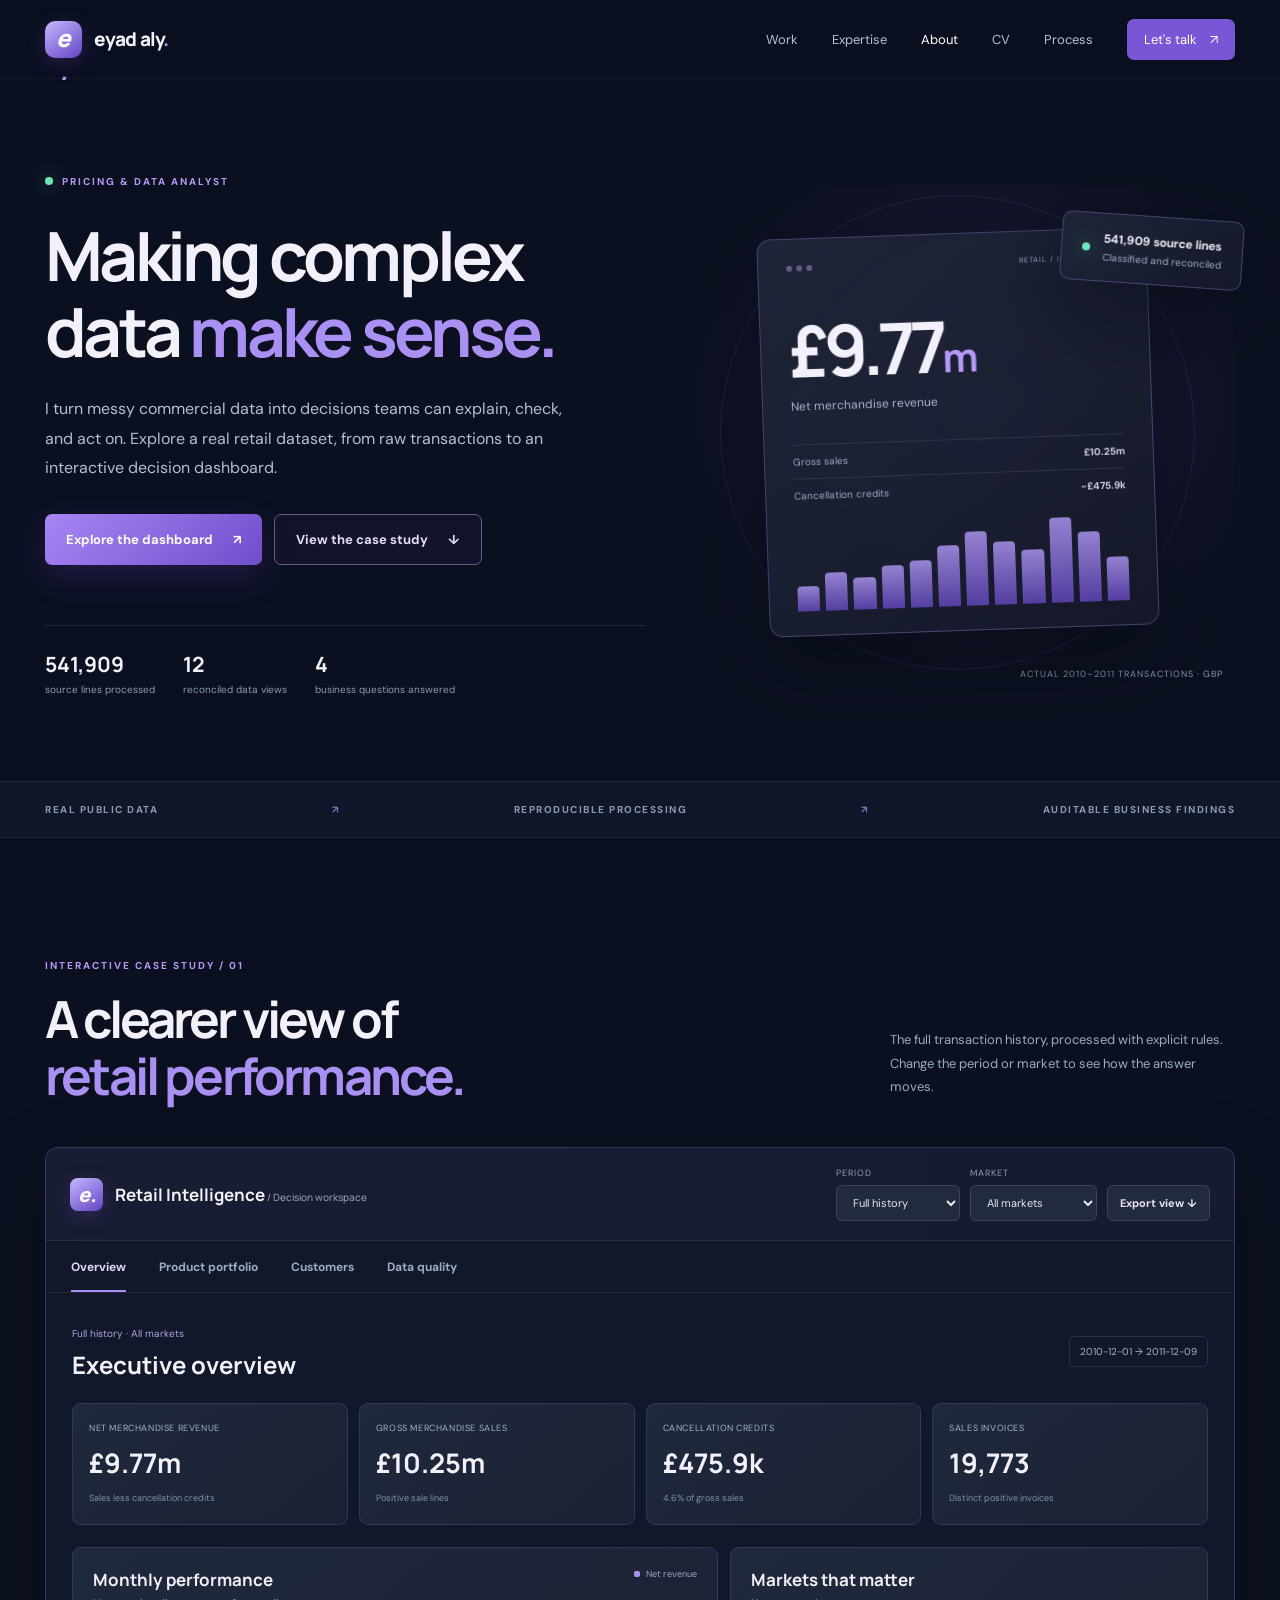
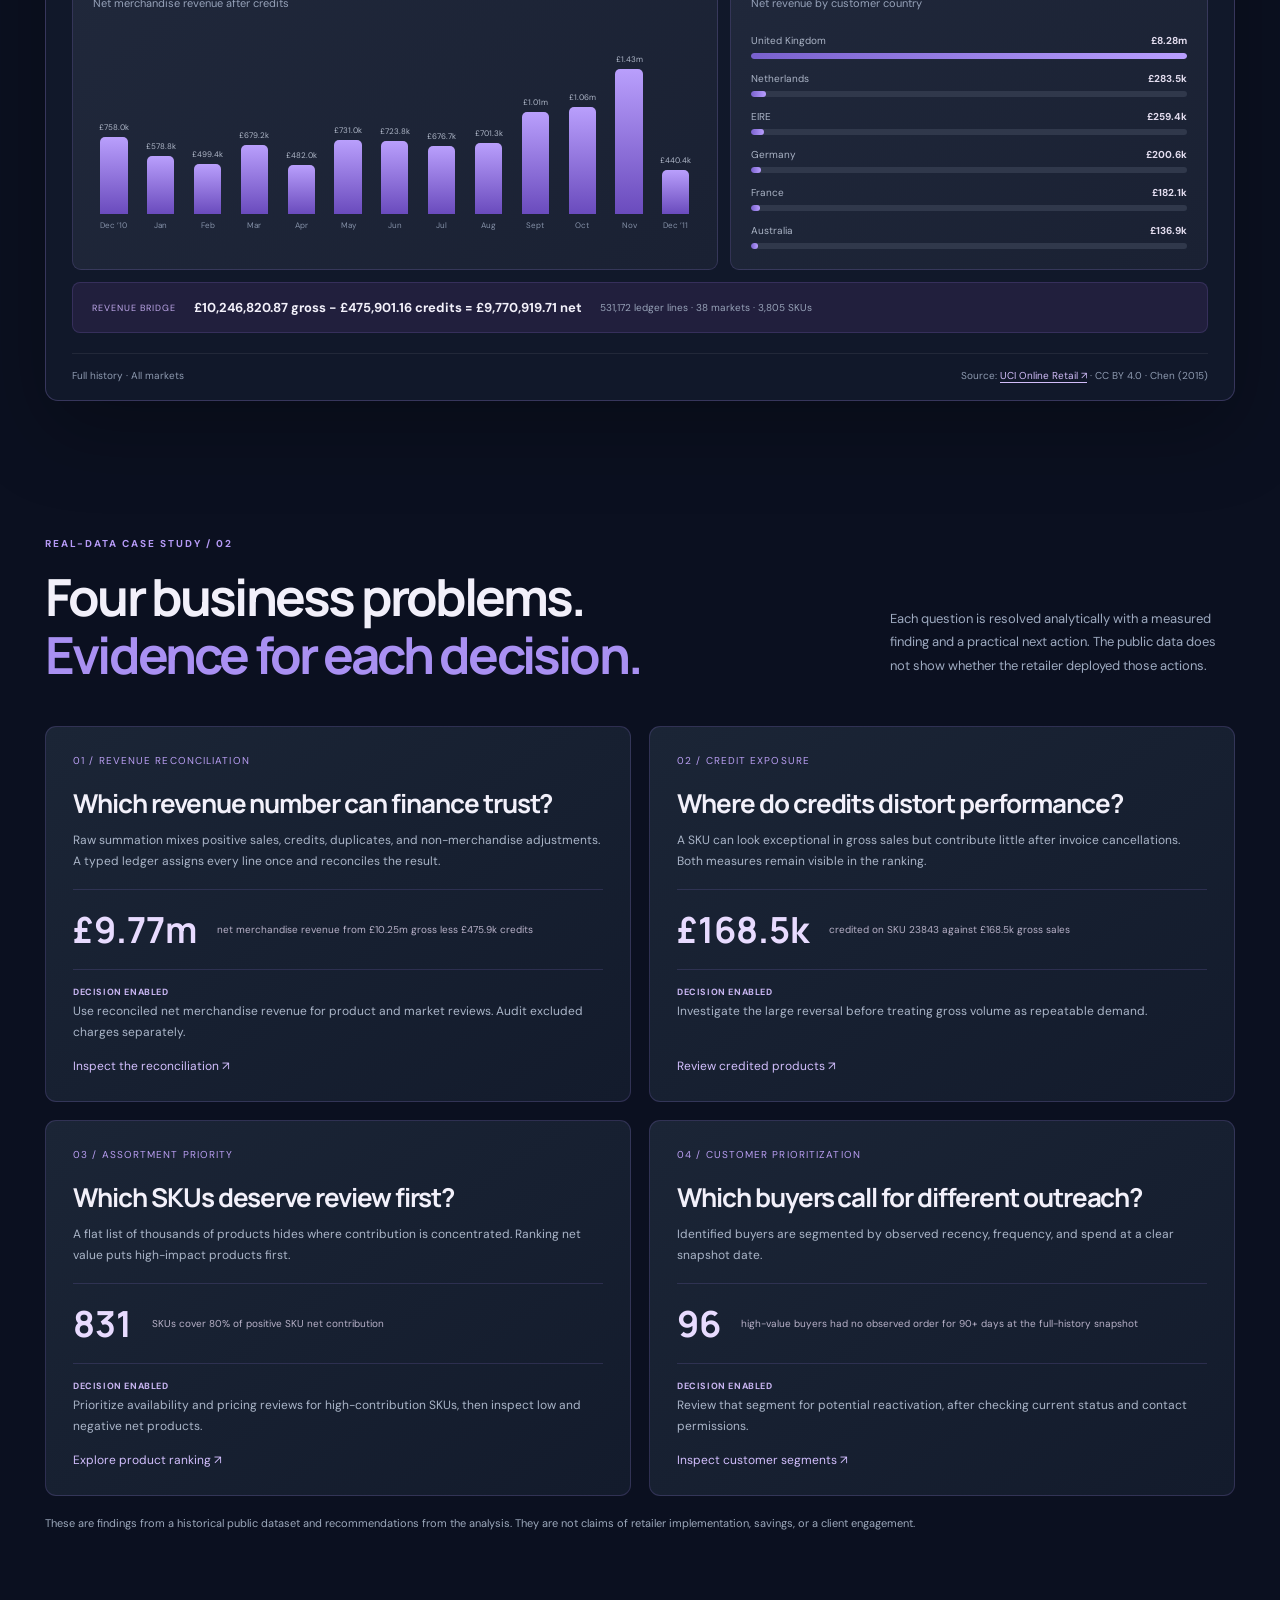
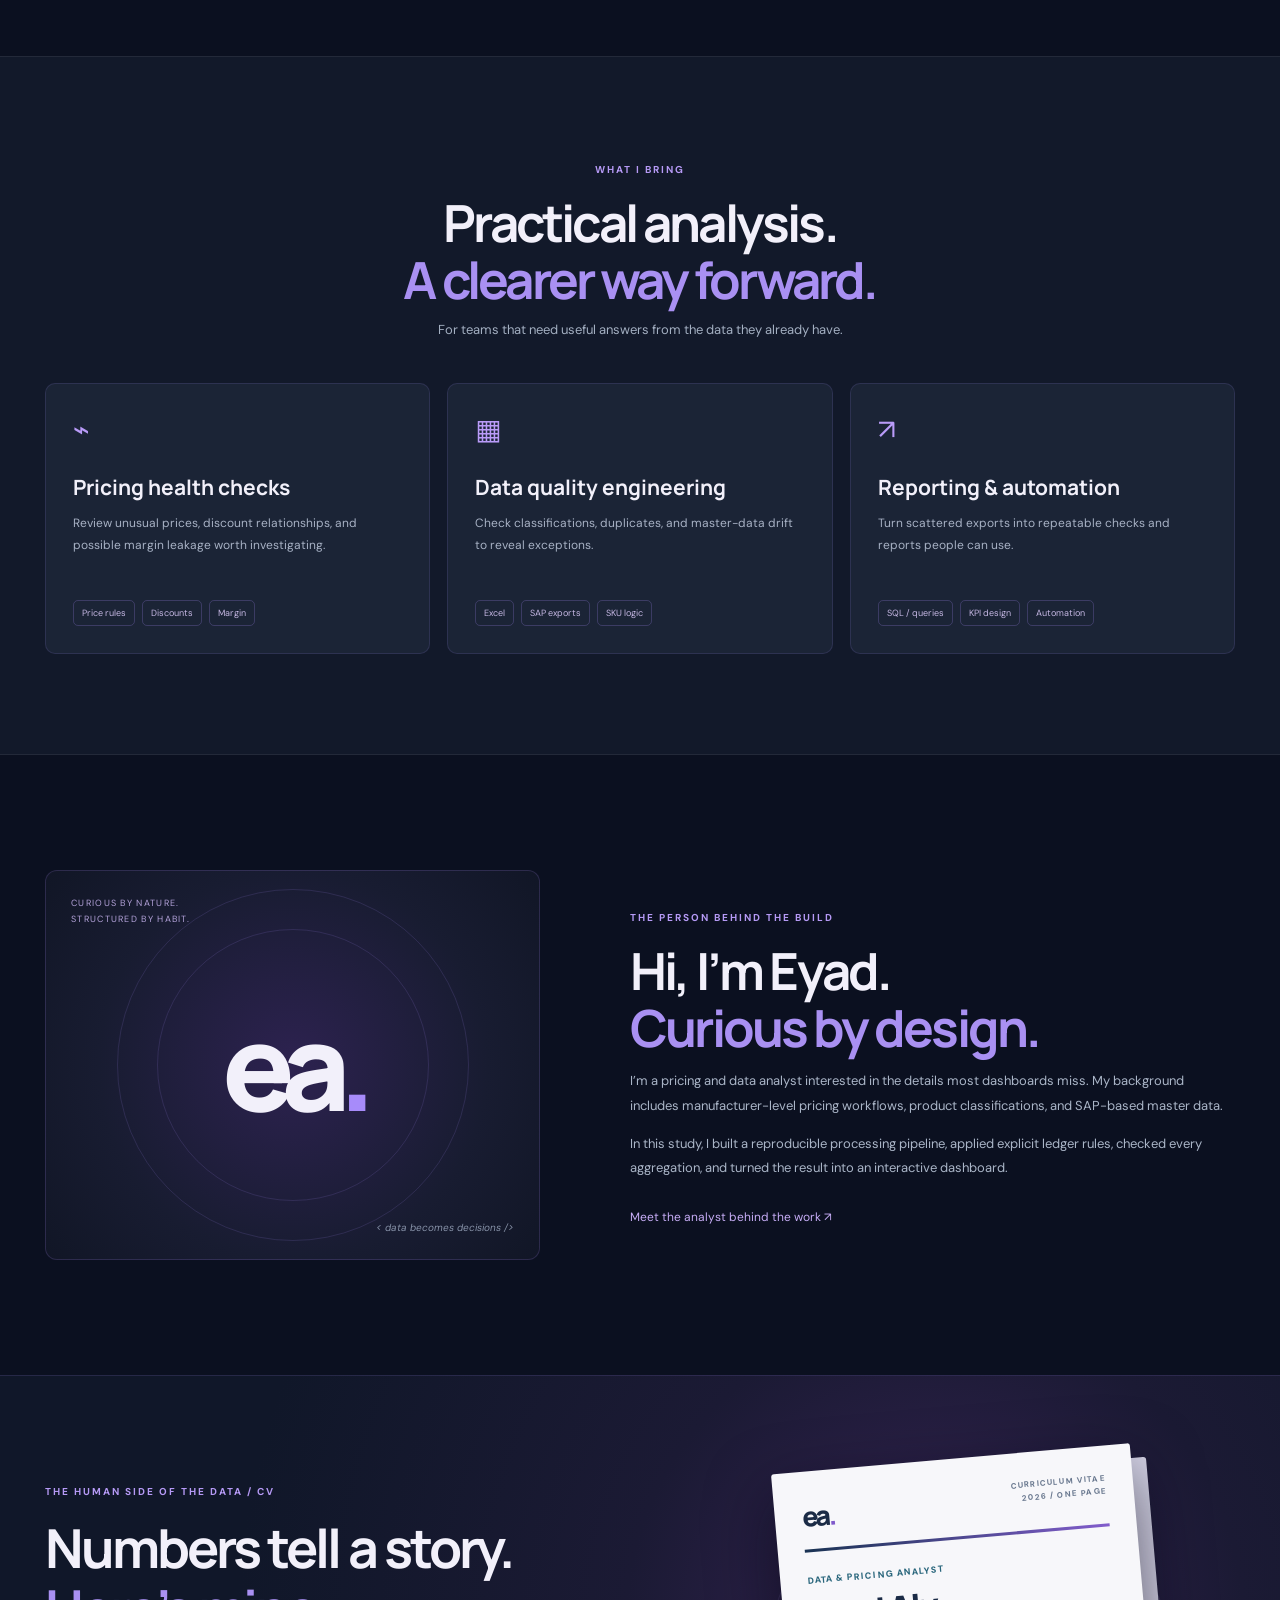
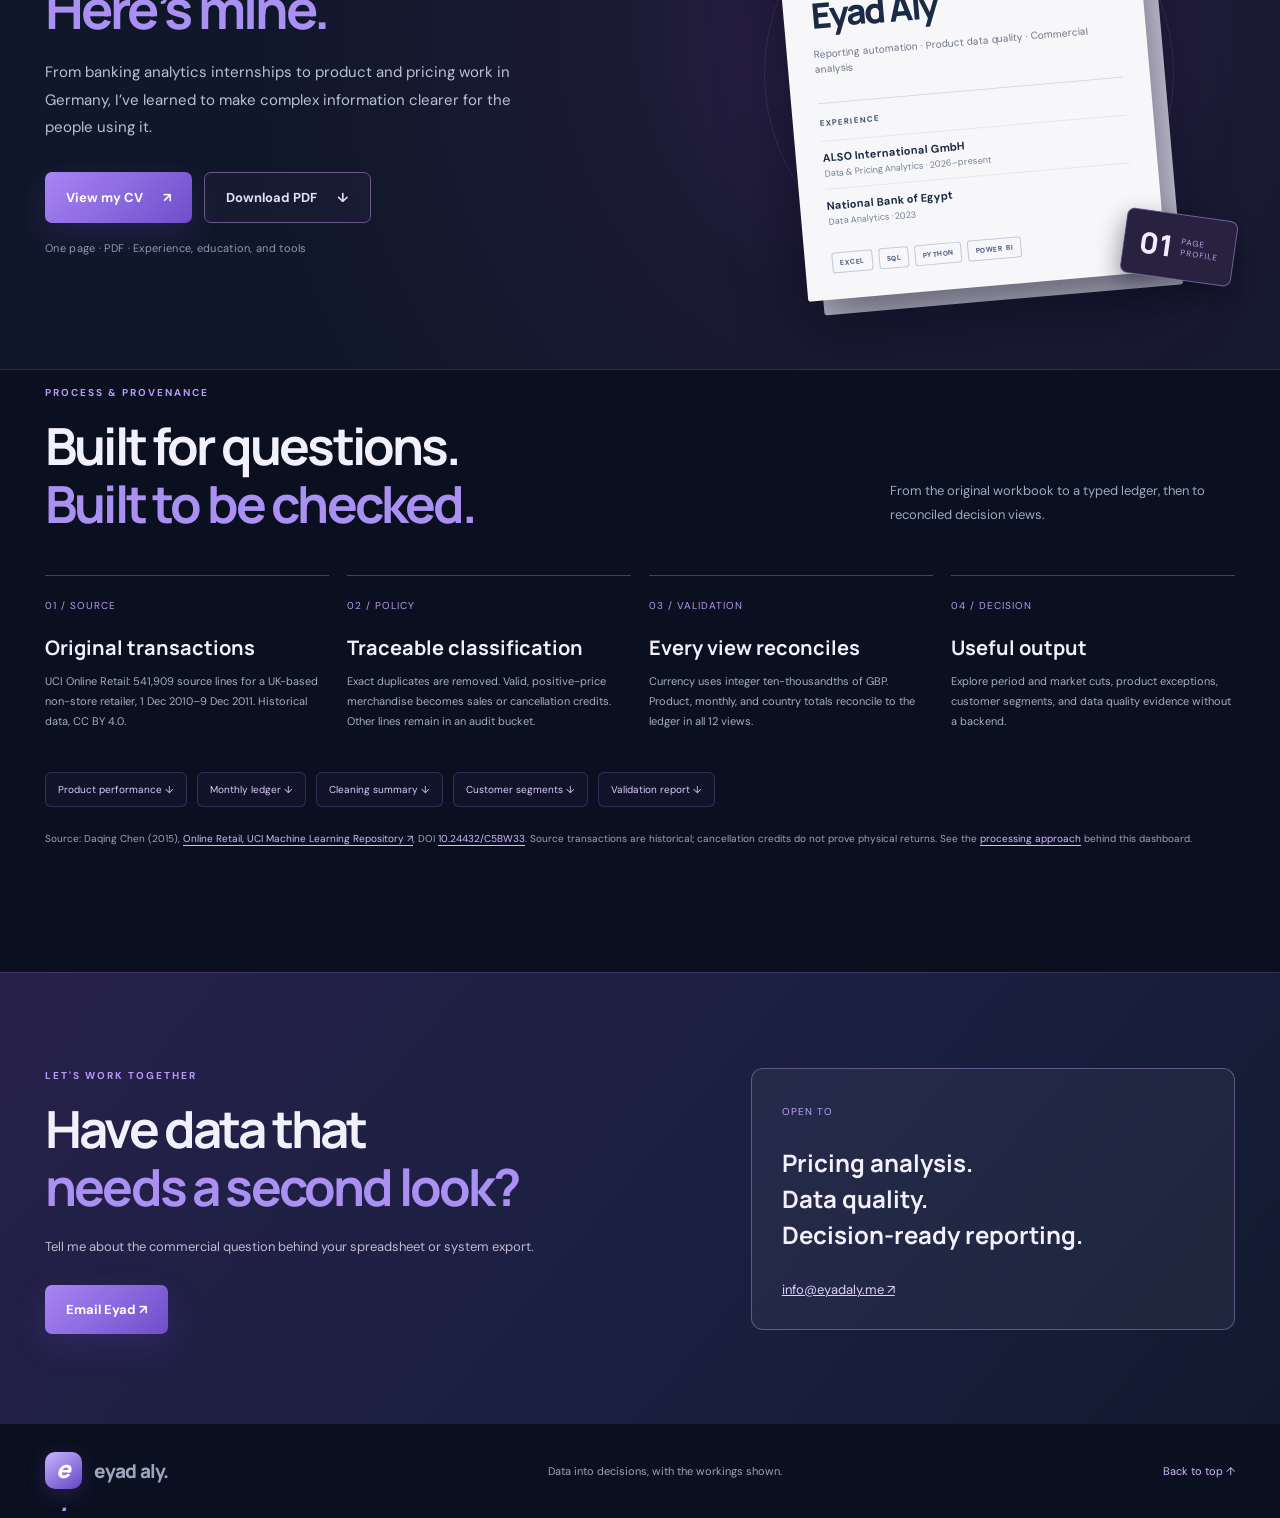
==== about/index.html @ b465e4b5 "Add clean routes for portfolio sections and CV" ====
<!doctype html>
<html lang="en">
<head>
  <base href="/">
  <meta charset="utf-8">
  <meta name="viewport" content="width=device-width, initial-scale=1">
  <meta name="theme-color" content="#0b1020">
  <meta name="description" content="Eyad Aly is a pricing and data analyst. Explore a reproducible retail analytics case study built from 541,909 real transactions.">
  <title>About — Eyad Aly</title>
  <link rel="canonical" href="https://eyadaly.me/">
  <link rel="icon" href="assets/favicon.svg" type="image/svg+xml">
  <link rel="preconnect" href="https://fonts.googleapis.com">
  <link rel="preconnect" href="https://fonts.gstatic.com" crossorigin>
  <link href="https://fonts.googleapis.com/css2?family=DM+Sans:wght@400;500;600;700&family=Manrope:wght@400;500;600;700;800&display=swap" rel="stylesheet">
  <link rel="stylesheet" href="styles.css?v=e2c87ffc9147">
  <script defer src="assets/data/retail-data.js"></script>
  <script defer src="script.js"></script>
  <script defer src="clean-routes.js"></script>
</head>
<body>
  <button class="skip-link" type="button" data-skip-target="main">Skip to content</button>
  <header class="site-header">
    <div class="wrap nav-wrap"><a class="identity" href="/" aria-label="Eyad Aly, home"><span class="identity-mark">e<span>.</span></span><span>eyad aly<span class="identity-dot">.</span></span></a>
      <button class="menu-toggle" type="button" aria-expanded="false" aria-controls="site-nav" aria-label="Open menu"><span></span><span></span></button>
      <nav id="site-nav" class="site-nav" aria-label="Main navigation"><a href="/work/">Work</a><a href="/expertise/">Expertise</a><a href="/about/">About</a><a href="/cv/">CV</a><a href="/process/">Process</a><a class="nav-contact" href="mailto:info@eyadaly.me">Let's talk <span aria-hidden="true">↗</span></a></nav>
    </div>
  </header>
  <main id="main" tabindex="-1">
    <section id="top" class="hero wrap">
      <div class="hero-copy"><span class="eyebrow"><span class="pulse"></span> PRICING & DATA ANALYST</span><h1>Making complex<br>data <em>make sense.</em></h1><p>I turn messy commercial data into decisions teams can explain, check, and act on. Explore a real retail dataset, from raw transactions to an interactive decision dashboard.</p><div class="hero-actions"><a class="button button-primary" href="/dashboard/">Explore the dashboard <span aria-hidden="true">↗</span></a><a class="button button-ghost" href="/work/">View the case study <span aria-hidden="true">↓</span></a></div><div class="hero-proof"><span><strong>541,909</strong><small>source lines processed</small></span><span><strong>12</strong><small>reconciled data views</small></span><span><strong>4</strong><small>business questions answered</small></span></div></div>
      <div class="hero-visual" aria-hidden="true"><div class="visual-orbit orbit-one"></div><div class="visual-orbit orbit-two"></div><div class="glass-card visual-main"><div class="visual-card-head"><span><i></i><i></i><i></i></span><small>RETAIL / INTELLIGENCE</small></div><div class="visual-big">£9.77<span>m</span></div><p>Net merchandise revenue</p><div class="visual-line"><span>Gross sales</span><b>£10.25m</b></div><div class="visual-line"><span>Cancellation credits</span><b>−£475.9k</b></div><div class="visual-mini-chart"><i style="height:29%"></i><i style="height:45%"></i><i style="height:38%"></i><i style="height:51%"></i><i style="height:55%"></i><i style="height:72%"></i><i style="height:87%"></i><i style="height:74%"></i><i style="height:64%"></i><i style="height:100%"></i><i style="height:82%"></i><i style="height:52%"></i></div></div><div class="glass-card visual-float"><span class="green-dot"></span><div><strong>541,909 source lines</strong><small>Classified and reconciled</small></div></div><div class="visual-label">ACTUAL 2010–2011 TRANSACTIONS · GBP</div></div>
    </section>
    <div class="trust-strip"><div class="wrap"><span>REAL PUBLIC DATA</span><span>↗</span><span>REPRODUCIBLE PROCESSING</span><span>↗</span><span>AUDITABLE BUSINESS FINDINGS</span></div></div>
    <section id="dashboard" class="dashboard-section wrap"><div class="section-head"><div><span class="eyebrow">INTERACTIVE CASE STUDY / 01</span><h2>A clearer view of<br><em>retail performance.</em></h2></div><p>The full transaction history, processed with explicit rules. Change the period or market to see how the answer moves.</p></div>
      <div class="dashboard-shell"><div class="dash-toolbar"><div class="dash-brand"><span class="dash-mark">e.</span><span>Retail Intelligence<small> / Decision workspace</small></span></div><div class="dash-controls"><label>PERIOD<select id="period-select"><option value="full">Full history</option><option value="complete2011">2011 · Jan–Nov</option><option value="q3">Q3 2011</option><option value="november">November 2011</option></select></label><label>MARKET<select id="market-select"><option value="all">All markets</option><option value="uk">United Kingdom</option><option value="international">International</option></select></label><button id="export-view" class="export-button" type="button">Export view ↓</button></div></div>
        <div class="tab-scroll"><div class="dash-tabs" role="tablist" aria-label="Dashboard views"><button id="tab-overview" role="tab" aria-controls="panel-overview" aria-selected="true" tabindex="0" data-tab="overview">Overview</button><button id="tab-products" role="tab" aria-controls="panel-products" aria-selected="false" tabindex="-1" data-tab="products">Product portfolio</button><button id="tab-customers" role="tab" aria-controls="panel-customers" aria-selected="false" tabindex="-1" data-tab="customers">Customers</button><button id="tab-quality" role="tab" aria-controls="panel-quality" aria-selected="false" tabindex="-1" data-tab="quality">Data quality</button></div></div>
        <div class="dash-content"><div class="dash-intro"><div><span id="scope-label">Full history · All markets</span><h3 id="dash-title">Executive overview</h3></div><span id="date-label">2010-12-01 → 2011-12-09</span></div><div class="kpi-grid"><div class="kpi"><span>NET MERCHANDISE REVENUE</span><strong id="kpi-net">—</strong><small>Sales less cancellation credits</small></div><div class="kpi"><span>GROSS MERCHANDISE SALES</span><strong id="kpi-gross">—</strong><small>Positive sale lines</small></div><div class="kpi"><span>CANCELLATION CREDITS</span><strong id="kpi-credits">—</strong><small id="credit-rate">Share of gross</small></div><div class="kpi"><span>SALES INVOICES</span><strong id="kpi-orders">—</strong><small>Distinct positive invoices</small></div></div>
          <div id="panel-overview" role="tabpanel" aria-labelledby="tab-overview"><div class="panel-grid overview-grid"><article class="dash-panel"><div class="panel-head"><div><h4>Monthly performance</h4><p>Net merchandise revenue after credits</p></div><span class="chart-key"><i></i> Net revenue</span></div><div id="trend-chart" class="trend-chart" role="img" aria-label="Monthly net revenue bar chart"></div></article><article class="dash-panel"><div class="panel-head"><div><h4>Markets that matter</h4><p>Net revenue by customer country</p></div></div><div id="market-bars" class="market-bars"></div></article></div><div class="revenue-bridge"><span>REVENUE BRIDGE</span><strong id="revenue-bridge">—</strong><small id="scope-detail">—</small></div></div>
          <div id="panel-products" role="tabpanel" aria-labelledby="tab-products" hidden><div class="panel-intro"><div><h4>Which products actually contribute?</h4><p>Rank by net contribution or credited value. The table shows the top 20 in the selected view.</p></div><div class="ranking-toggle" role="group" aria-label="Product ranking"><button type="button" data-ranking="net" aria-pressed="true">Net revenue</button><button type="button" data-ranking="credits" aria-pressed="false">Credits</button></div></div><div class="micro-grid"><div><span>POSITIVE NET SKUS</span><strong id="positive-skus">—</strong></div><div><span>SKUS COVERING 80% OF POSITIVE NET VALUE</span><strong id="abc-skus">—</strong></div><div><span>TOP 20 SHARE OF TOTAL NET</span><strong id="top20-share">—</strong></div></div><div class="table-scroll"><table><caption class="sr-only">Top 20 product performance</caption><thead><tr><th>Rank</th><th>SKU / product</th><th>Net</th><th>Gross</th><th>Credits</th><th>Orders</th></tr></thead><tbody id="product-rows"></tbody></table></div><p class="footnote">Credits are invoice cancellations; physical returns cannot be confirmed. <a href="assets/data/product-performance.csv" download>Download every SKU ↗</a></p></div>
          <div id="panel-customers" role="tabpanel" aria-labelledby="tab-customers" hidden><div class="panel-intro"><div><h4>Who needs a different next step?</h4><p>Identified buyers grouped by observed recency, order count, and gross purchase value.</p></div></div><div class="micro-grid"><div><span>IDENTIFIED BUYERS TO SNAPSHOT</span><strong id="buyer-count">—</strong></div><div><span>BOUGHT ON 2+ INVOICES</span><strong id="repeat-share">—</strong></div><div><span>PERIOD SALES WITH CUSTOMER ID</span><strong id="identified-share">—</strong></div></div><div id="segments" class="segment-grid"></div><p class="footnote">Segments use observed history through the selected period’s end. “Inactive” means no purchase observed in the preceding 90 days; it is not proven churn. Missing IDs remain in revenue totals.</p></div>
          <div id="panel-quality" role="tabpanel" aria-labelledby="tab-quality" hidden><div class="panel-intro"><div><h4>A number you can audit.</h4><p>Every original line receives one classification before business metrics are calculated.</p></div><span class="scope-pill">FULL SOURCE · 2010–2011</span></div><div id="quality-waterfall" class="quality-grid"></div><div class="panel-grid"><article class="dash-panel"><h4>Source coverage</h4><div id="quality-facts" class="facts"></div></article><article class="dash-panel"><h4>Validation controls</h4><div id="validation-checks" class="checks"></div></article></div><div class="table-scroll"><table><caption>Largest excluded lines for manual review</caption><thead><tr><th>Source row</th><th>Invoice</th><th>SKU</th><th>Reason</th><th>Signed value</th></tr></thead><tbody id="exception-rows"></tbody></table></div><p class="footnote">This review queue is an anomaly sample. Non-merchandise charges and free items may be legitimate.</p></div>
          <div class="dash-footer"><span id="scope-foot">Full history · All markets</span><span>Source: <a href="https://archive.ics.uci.edu/dataset/352/online+retail" target="_blank" rel="noopener noreferrer">UCI Online Retail ↗</a> · CC BY 4.0 · Chen (2015)</span></div>
        </div>
      </div><noscript><p>Enable JavaScript for the interactive dashboard. Processed CSV files and source documentation are available below.</p></noscript>
    </section>
    <section id="work" class="work-section wrap"><div class="section-head"><div><span class="eyebrow">REAL-DATA CASE STUDY / 02</span><h2>Four business problems.<br><em>Evidence for each decision.</em></h2></div><p>Each question is resolved analytically with a measured finding and a practical next action. The public data does not show whether the retailer deployed those actions.</p></div><div class="problem-grid">
      <article class="problem-card"><span>01 / REVENUE RECONCILIATION</span><h3>Which revenue number can finance trust?</h3><p>Raw summation mixes positive sales, credits, duplicates, and non-merchandise adjustments. A typed ledger assigns every line once and reconciles the result.</p><div class="problem-result"><strong>£9.77m</strong><small>net merchandise revenue from £10.25m gross less £475.9k credits</small></div><p><b>Decision enabled</b> Use reconciled net merchandise revenue for product and market reviews. Audit excluded charges separately.</p><a href="/dashboard/" data-open-view="quality">Inspect the reconciliation ↗</a></article>
      <article class="problem-card"><span>02 / CREDIT EXPOSURE</span><h3>Where do credits distort performance?</h3><p>A SKU can look exceptional in gross sales but contribute little after invoice cancellations. Both measures remain visible in the ranking.</p><div class="problem-result"><strong>£168.5k</strong><small>credited on SKU 23843 against £168.5k gross sales</small></div><p><b>Decision enabled</b> Investigate the large reversal before treating gross volume as repeatable demand.</p><a href="/dashboard/" data-open-view="products" data-open-ranking="credits">Review credited products ↗</a></article>
      <article class="problem-card"><span>03 / ASSORTMENT PRIORITY</span><h3>Which SKUs deserve review first?</h3><p>A flat list of thousands of products hides where contribution is concentrated. Ranking net value puts high-impact products first.</p><div class="problem-result"><strong>831</strong><small>SKUs cover 80% of positive SKU net contribution</small></div><p><b>Decision enabled</b> Prioritize availability and pricing reviews for high-contribution SKUs, then inspect low and negative net products.</p><a href="/dashboard/" data-open-view="products">Explore product ranking ↗</a></article>
      <article class="problem-card"><span>04 / CUSTOMER PRIORITIZATION</span><h3>Which buyers call for different outreach?</h3><p>Identified buyers are segmented by observed recency, frequency, and spend at a clear snapshot date.</p><div class="problem-result"><strong>96</strong><small>high-value buyers had no observed order for 90+ days at the full-history snapshot</small></div><p><b>Decision enabled</b> Review that segment for potential reactivation, after checking current status and contact permissions.</p><a href="/dashboard/" data-open-view="customers">Inspect customer segments ↗</a></article>
    </div><p class="disclosure">These are findings from a historical public dataset and recommendations from the analysis. They are not claims of retailer implementation, savings, or a client engagement.</p></section>
    <section id="expertise" class="expertise-section"><div class="wrap"><div class="center-head"><span class="eyebrow">WHAT I BRING</span><h2>Practical analysis.<br><em>A clearer way forward.</em></h2><p>For teams that need useful answers from the data they already have.</p></div><div class="expertise-grid"><article><span class="expertise-icon">⌁</span><h3>Pricing health checks</h3><p>Review unusual prices, discount relationships, and possible margin leakage worth investigating.</p><div><span>Price rules</span><span>Discounts</span><span>Margin</span></div></article><article><span class="expertise-icon">▦</span><h3>Data quality engineering</h3><p>Check classifications, duplicates, and master-data drift to reveal exceptions.</p><div><span>Excel</span><span>SAP exports</span><span>SKU logic</span></div></article><article><span class="expertise-icon">↗</span><h3>Reporting & automation</h3><p>Turn scattered exports into repeatable checks and reports people can use.</p><div><span>SQL / queries</span><span>KPI design</span><span>Automation</span></div></article></div></div></section>
    <section id="about" class="about-section wrap"><div class="about-art" aria-hidden="true"><div>ea<span>.</span></div><small>CURIOUS BY NATURE.<br>STRUCTURED BY HABIT.</small><i>&lt; data becomes decisions /&gt;</i></div><div><span class="eyebrow">THE PERSON BEHIND THE BUILD</span><h2>Hi, I’m Eyad.<br><em>Curious by design.</em></h2><p>I’m a pricing and data analyst interested in the details most dashboards miss. My background includes manufacturer-level pricing workflows, product classifications, and SAP-based master data.</p><p>In this study, I built a reproducible processing pipeline, applied explicit ledger rules, checked every aggregation, and turned the result into an interactive dashboard.</p><a class="text-link" href="/cv/">Meet the analyst behind the work ↗</a></div></section>

    <section id="cv" class="cv-section" aria-labelledby="cv-heading">
      <div class="wrap cv-layout">
        <div class="cv-copy"><span class="eyebrow">THE HUMAN SIDE OF THE DATA / CV</span><h2 id="cv-heading">Numbers tell a story.<br><em>Here’s mine.</em></h2><p>From banking analytics internships to product and pricing work in Germany, I’ve learned to make complex information clearer for the people using it.</p><div class="cv-actions"><a class="button button-primary" href="/cv/" aria-label="Read Eyad Aly's CV on the website">View my CV <span aria-hidden="true">↗</span></a><a class="button button-ghost" href="assets/Eyad-Aly-CV.pdf" download="Eyad-Aly-CV.pdf" type="application/pdf">Download PDF <span aria-hidden="true">↓</span></a></div><p class="cv-note">One page · PDF · Experience, education, and tools</p></div>
        <div class="cv-display" aria-label="CV highlights"><div class="cv-orbit cv-orbit-one"></div><div class="cv-orbit cv-orbit-two"></div><div class="cv-document"><div class="cv-doc-top"><span class="cv-doc-mark">ea<span>.</span></span><span>CURRICULUM VITAE<br>2026 / ONE PAGE</span></div><div class="cv-doc-rule"></div><p class="cv-doc-kicker">DATA & PRICING ANALYST</p><h3>Eyad Aly</h3><p class="cv-doc-intro">Reporting automation · Product data quality · Commercial analysis</p><div class="cv-doc-experience"><span>EXPERIENCE</span><div><strong>ALSO International GmbH</strong><small>Data & Pricing Analytics · 2026–present</small></div><div><strong>National Bank of Egypt</strong><small>Data Analytics · 2023</small></div></div><div class="cv-doc-tools"><span>EXCEL</span><span>SQL</span><span>PYTHON</span><span>POWER BI</span></div></div><div class="cv-sticker" aria-hidden="true"><span>01</span><small>PAGE<br>PROFILE</small></div></div>
      </div>
    </section>
    <section id="method" class="method-section wrap"><div class="section-head"><div><span class="eyebrow">PROCESS & PROVENANCE</span><h2>Built for questions.<br><em>Built to be checked.</em></h2></div><p>From the original workbook to a typed ledger, then to reconciled decision views.</p></div><div class="method-grid"><article><span>01 / SOURCE</span><h3>Original transactions</h3><p>UCI Online Retail: 541,909 source lines for a UK-based non-store retailer, 1 Dec 2010–9 Dec 2011. Historical data, CC BY 4.0.</p></article><article><span>02 / POLICY</span><h3>Traceable classification</h3><p>Exact duplicates are removed. Valid, positive-price merchandise becomes sales or cancellation credits. Other lines remain in an audit bucket.</p></article><article><span>03 / VALIDATION</span><h3>Every view reconciles</h3><p>Currency uses integer ten-thousandths of GBP. Product, monthly, and country totals reconcile to the ledger in all 12 views.</p></article><article><span>04 / DECISION</span><h3>Useful output</h3><p>Explore period and market cuts, product exceptions, customer segments, and data quality evidence without a backend.</p></article></div><div class="download-links"><a href="assets/data/product-performance.csv" download>Product performance ↓</a><a href="assets/data/monthly-performance.csv" download>Monthly ledger ↓</a><a href="assets/data/data-quality.csv" download>Cleaning summary ↓</a><a href="assets/data/customer-segments.csv" download>Customer segments ↓</a><a href="assets/data/validation-report.json" download>Validation report ↓</a></div><p class="source-note">Source: Daqing Chen (2015), <a href="https://archive.ics.uci.edu/dataset/352/online+retail" target="_blank" rel="noopener noreferrer">Online Retail, UCI Machine Learning Repository ↗</a>, DOI <a href="https://doi.org/10.24432/C5BW33" target="_blank" rel="noopener noreferrer">10.24432/C5BW33</a>. Source transactions are historical; cancellation credits do not prove physical returns. See the <a href="/process/">processing approach</a> behind this dashboard.</p></section>
    <section id="contact" class="contact-section"><div class="wrap"><div><span class="eyebrow">LET'S WORK TOGETHER</span><h2>Have data that<br><em>needs a second look?</em></h2><p>Tell me about the commercial question behind your spreadsheet or system export.</p><a class="button button-primary" href="mailto:info@eyadaly.me?subject=Portfolio%20enquiry">Email Eyad ↗</a></div><div class="contact-card"><span>OPEN TO</span><h3>Pricing analysis.<br>Data quality.<br>Decision-ready reporting.</h3><a href="mailto:info@eyadaly.me">info@eyadaly.me ↗</a></div></div></section>
  </main>
  <footer class="site-footer wrap"><a class="identity" href="/"><span class="identity-mark">e<span>.</span></span><span>eyad aly<span class="identity-dot">.</span></span></a><span>Data into decisions, with the workings shown.</span><a href="/">Back to top ↑</a></footer>
</body>
</html>
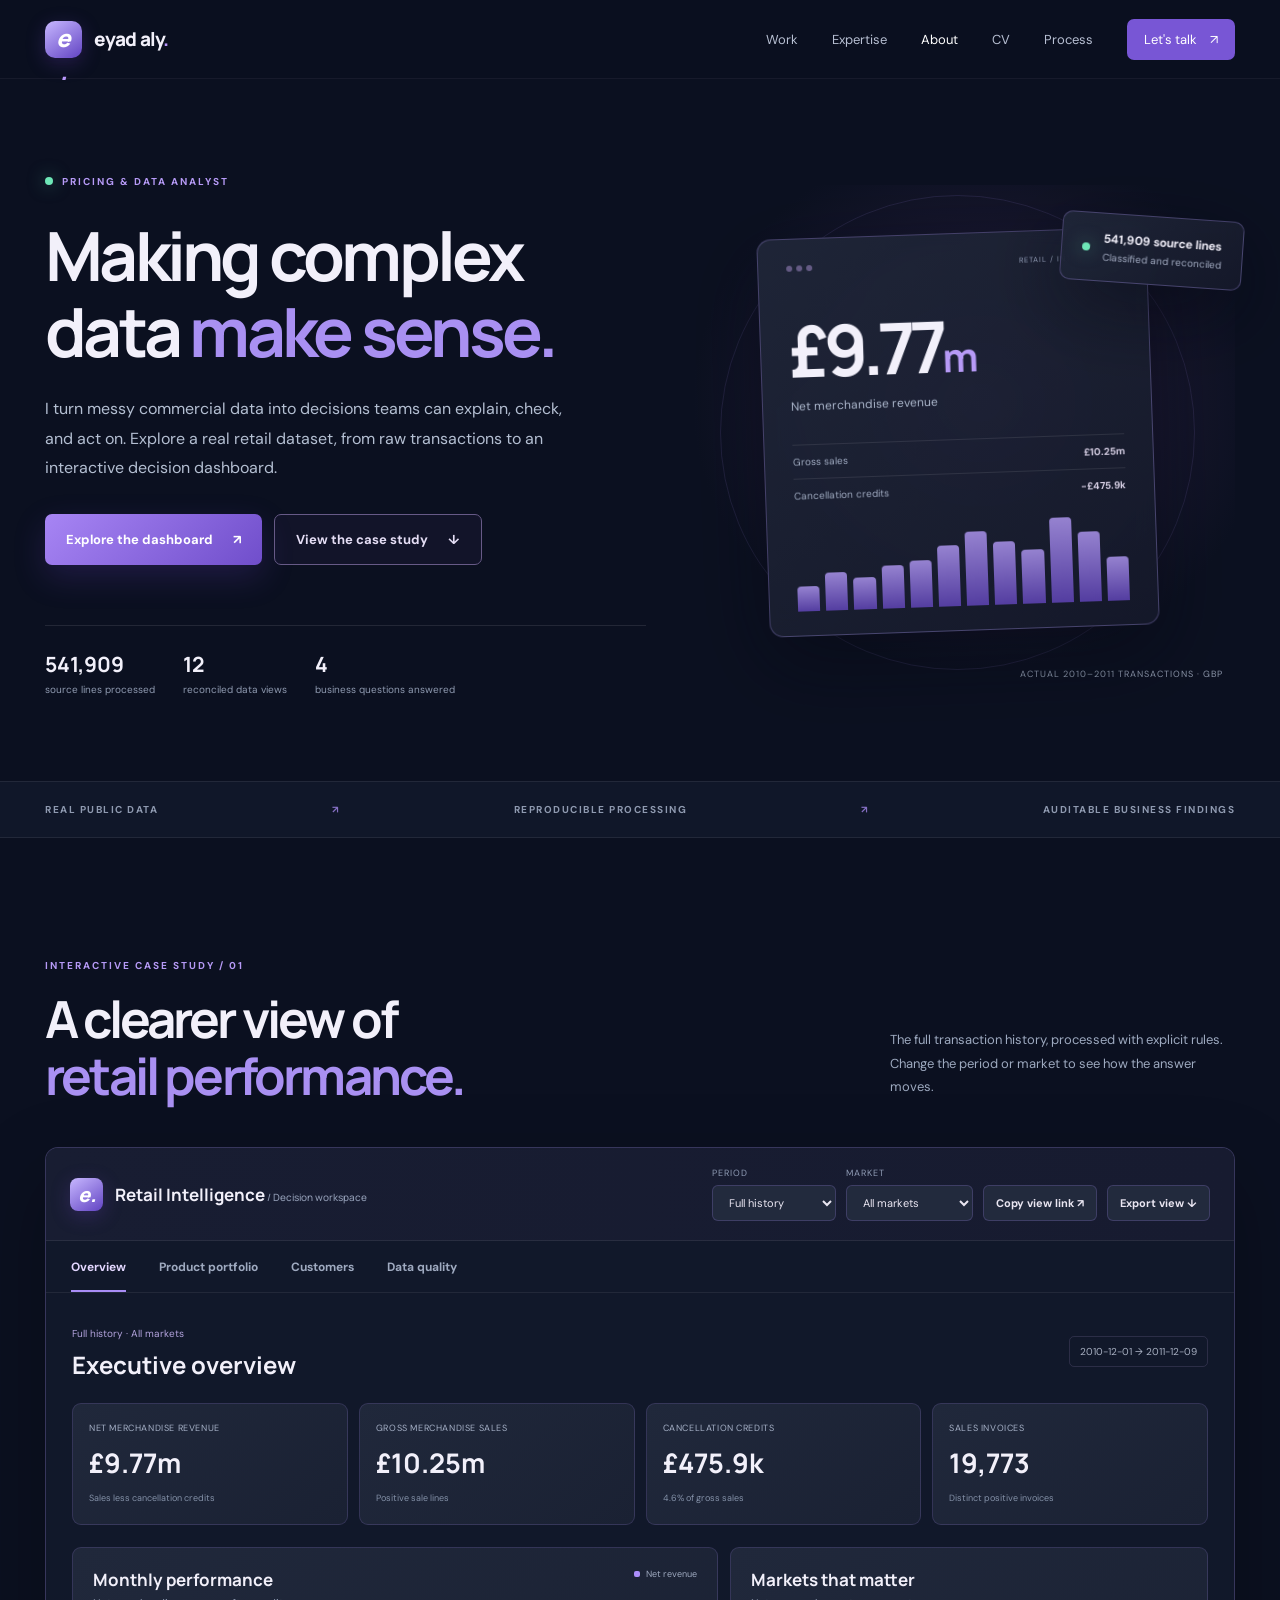
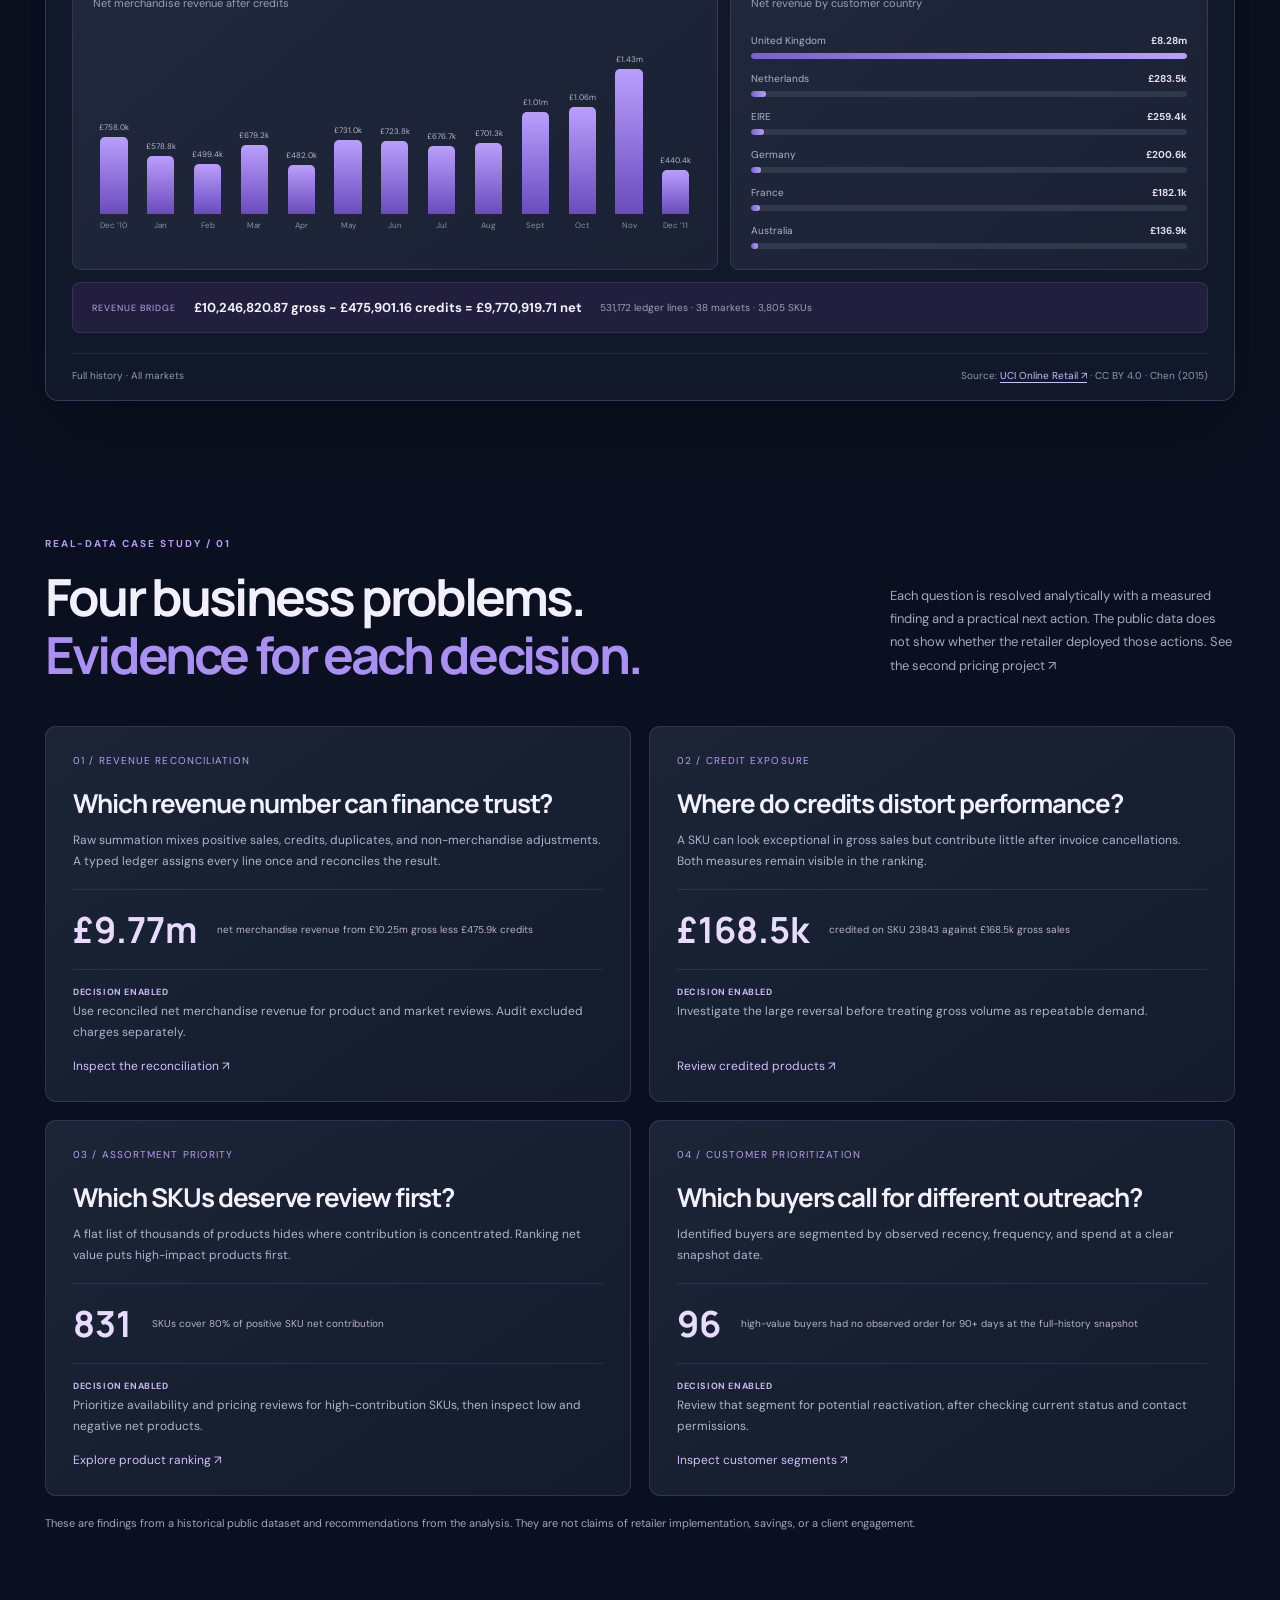
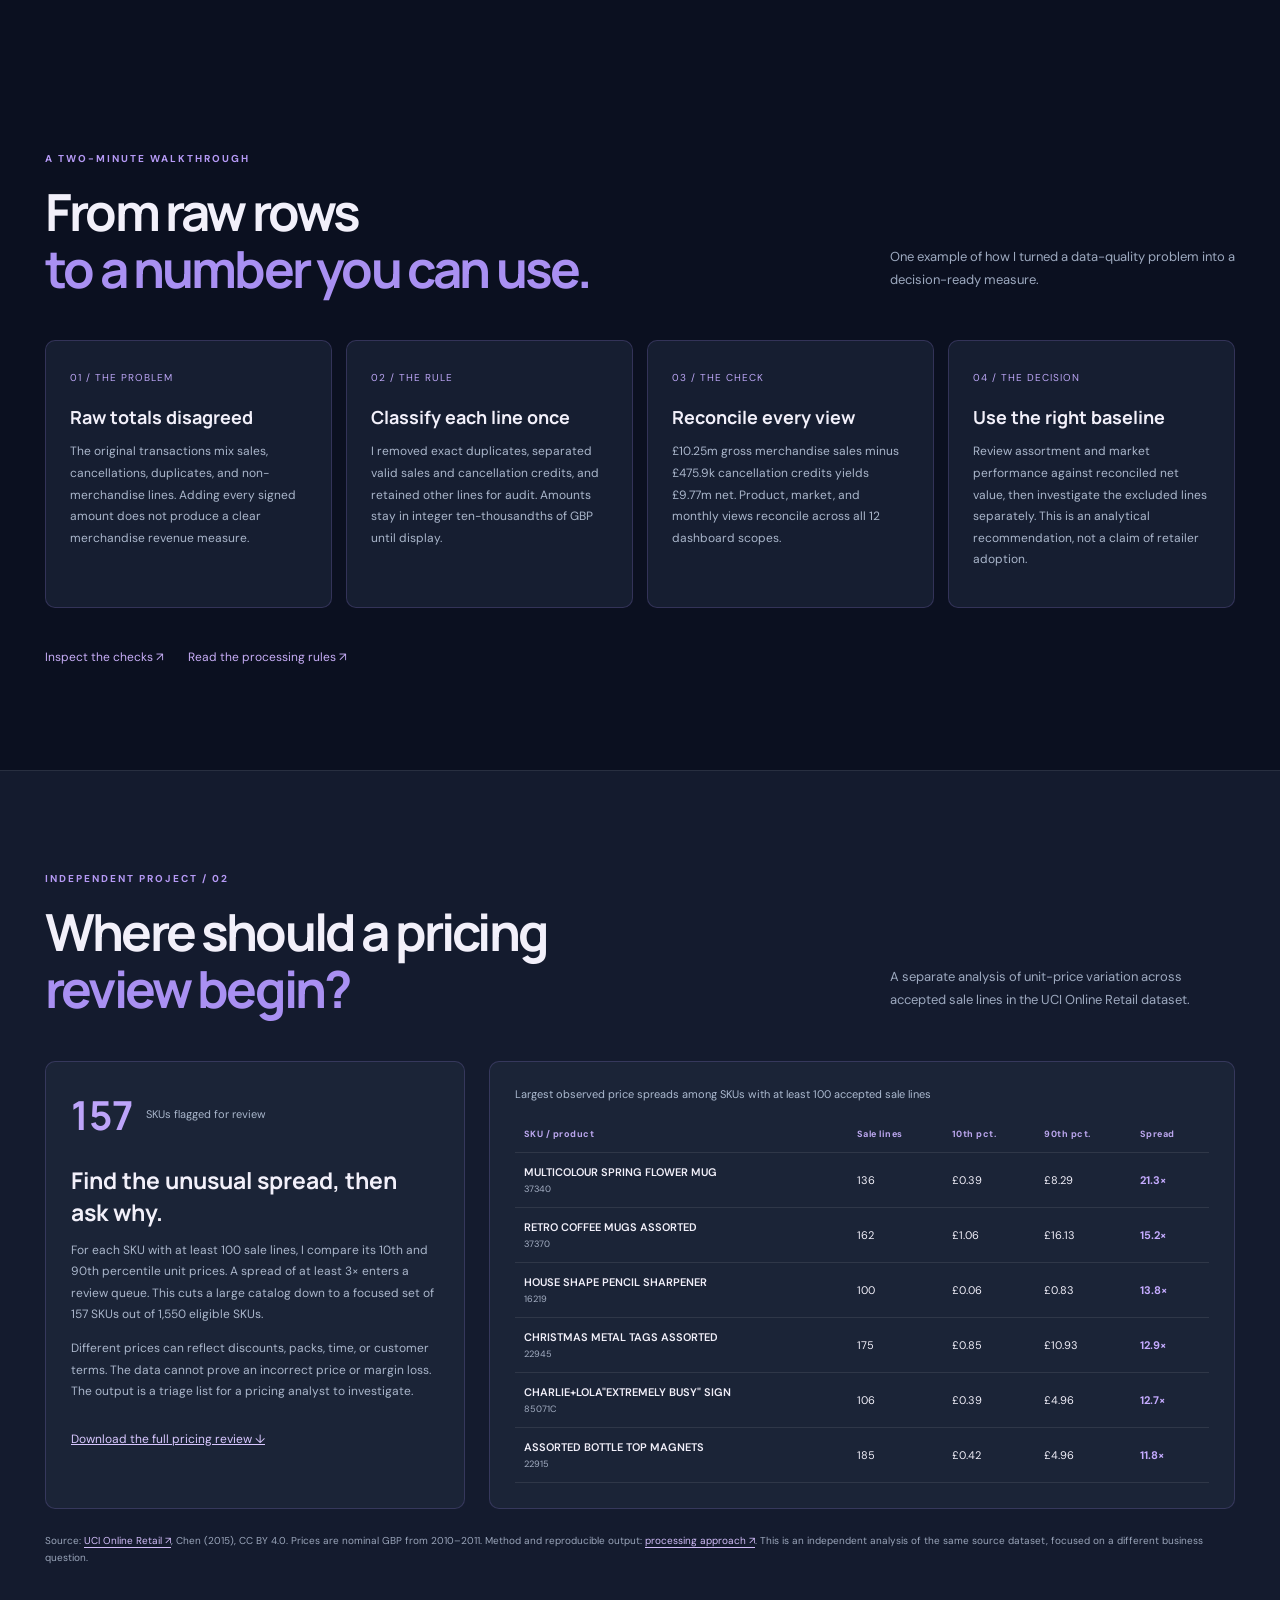
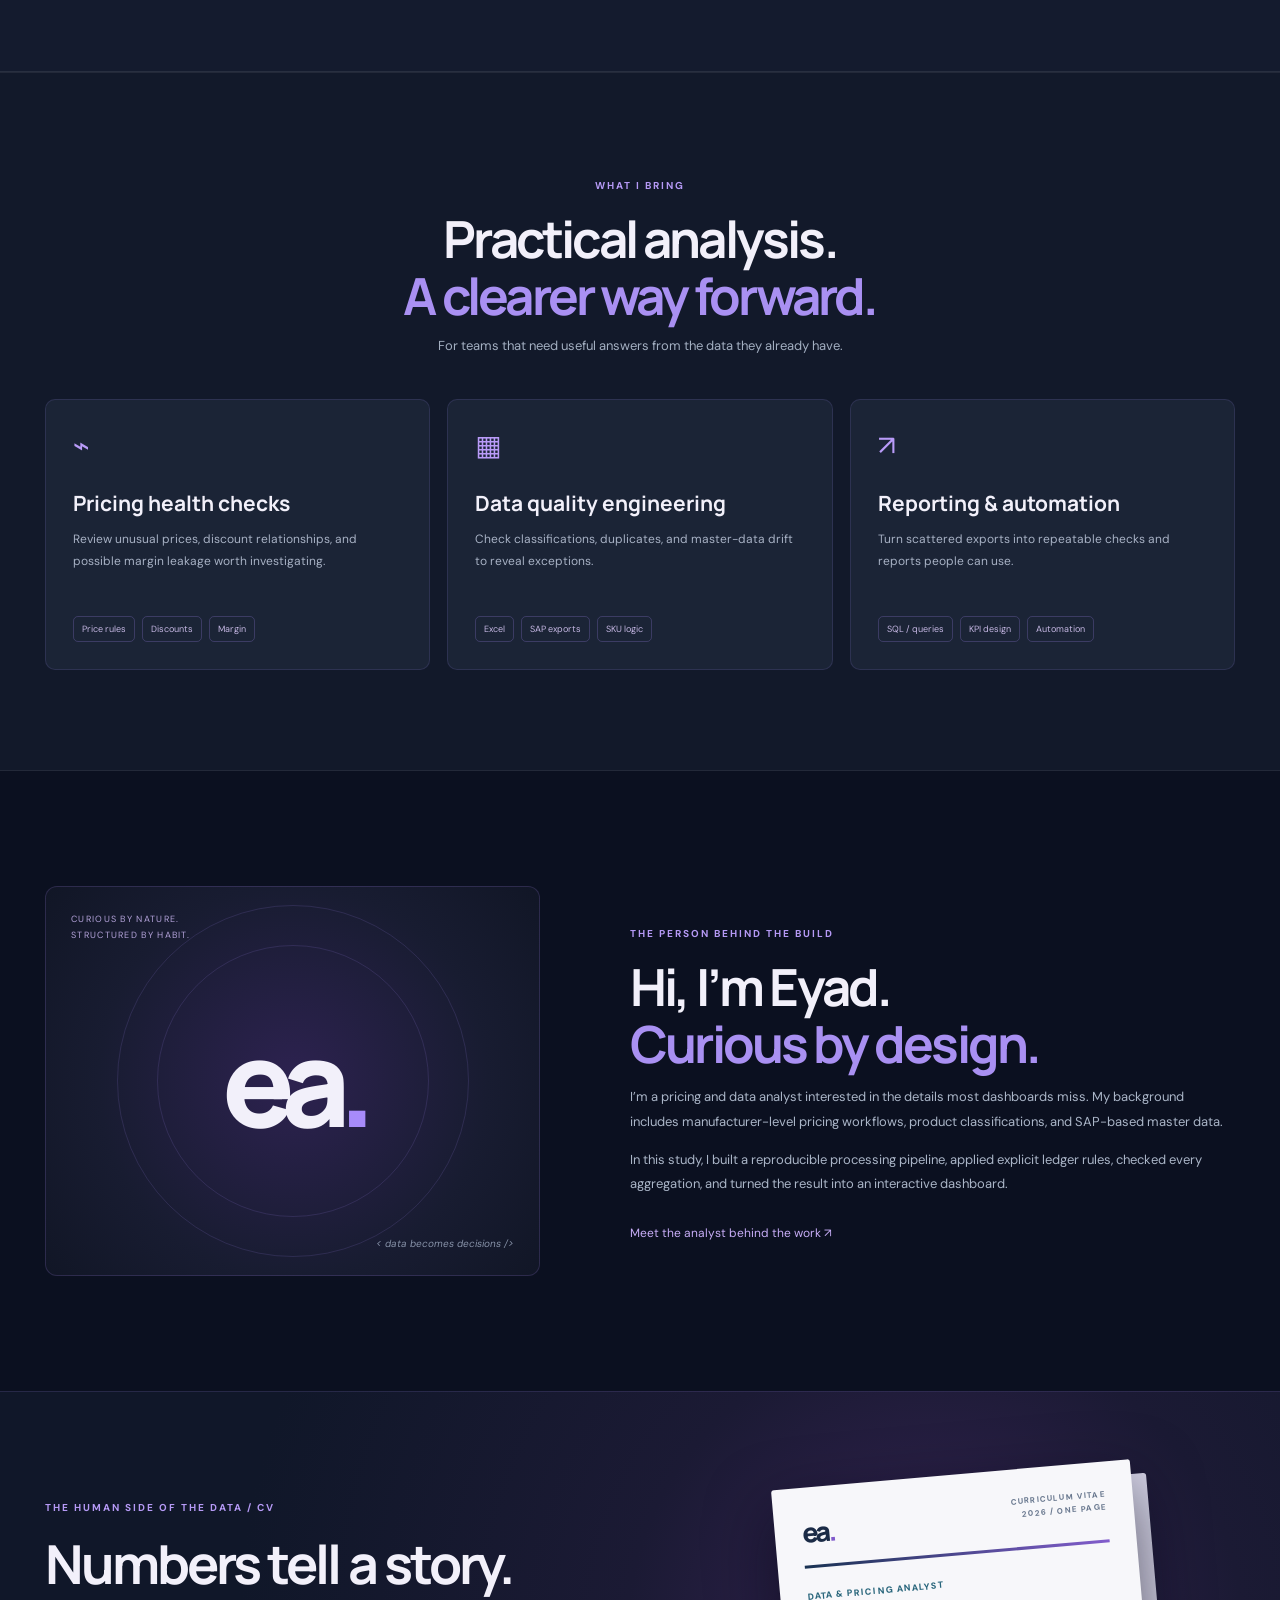
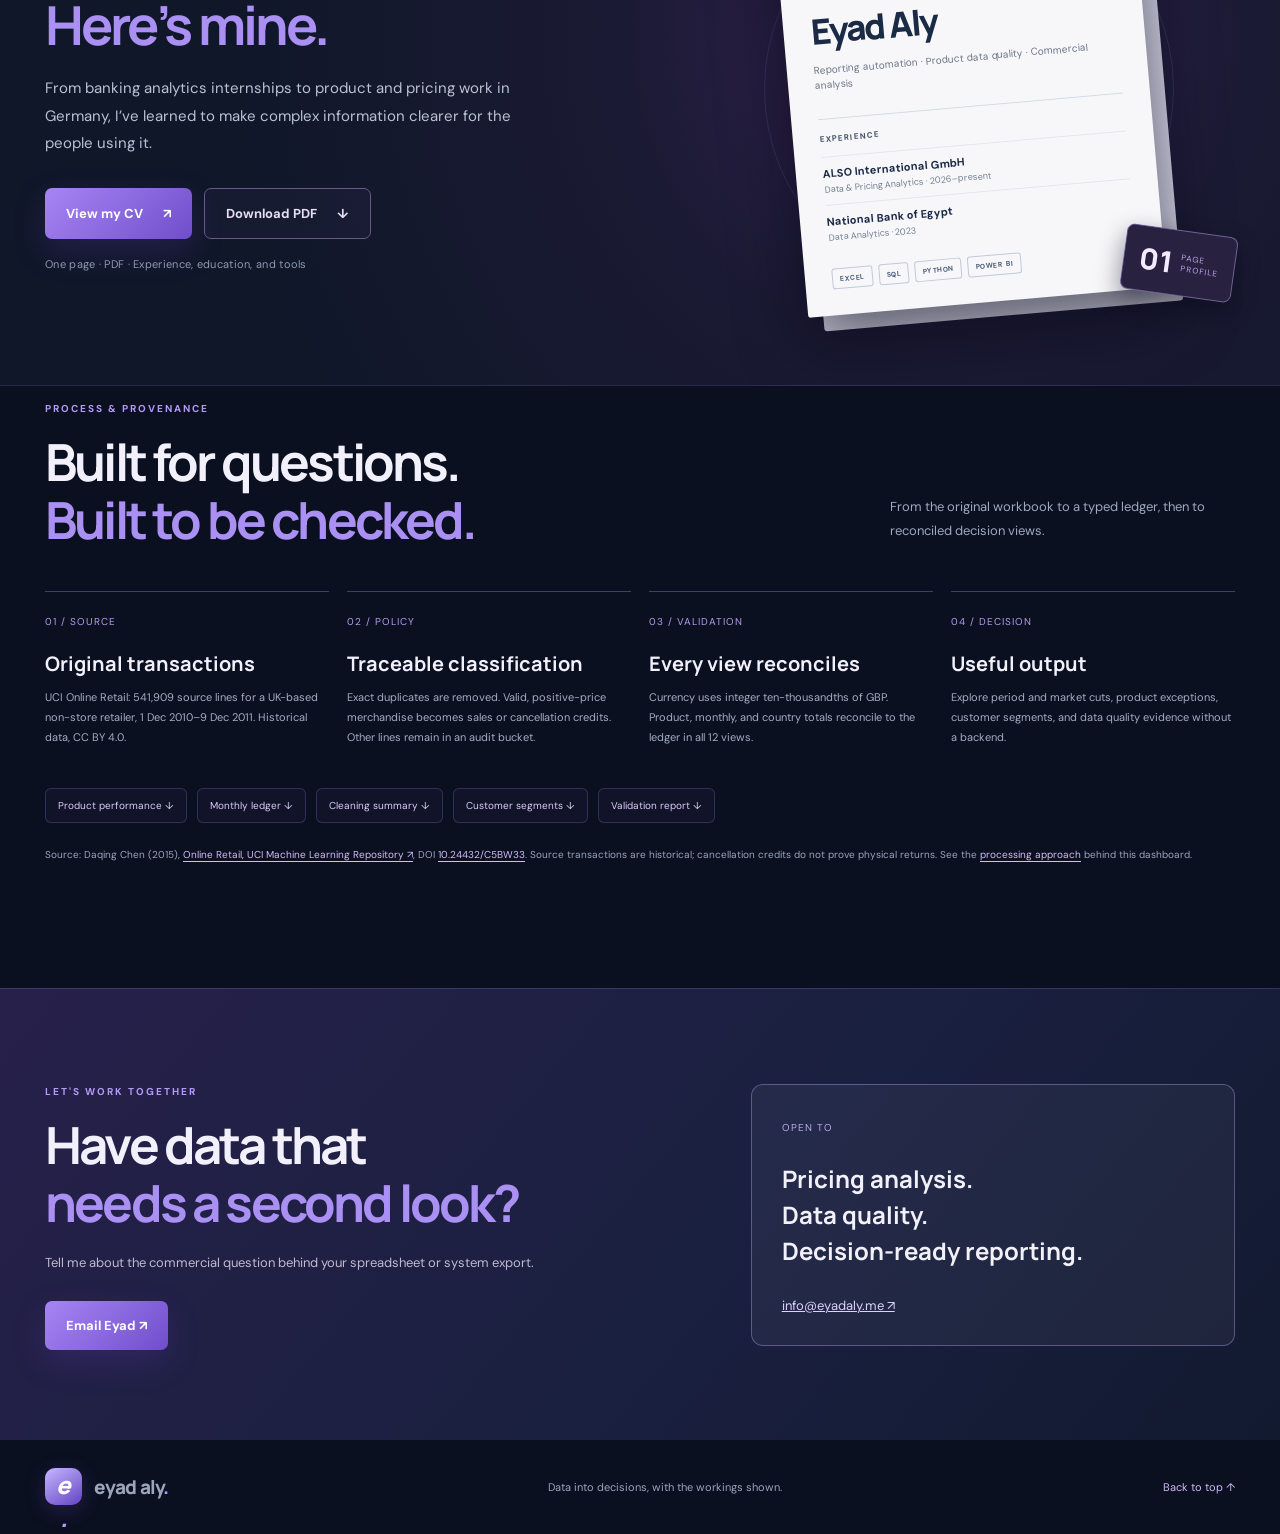
==== commit 91b16df7: "Add pricing study, walkthrough, shareable dashboard, and portfolio metadata" ====
--- a/about/index.html
+++ b/about/index.html
@@ -7,13 +7,25 @@
   <meta name="theme-color" content="#0b1020">
   <meta name="description" content="Eyad Aly is a pricing and data analyst. Explore a reproducible retail analytics case study built from 541,909 real transactions.">
   <title>About — Eyad Aly</title>
-  <link rel="canonical" href="https://eyadaly.me/">
+  <link rel="canonical" href="https://eyadaly.me/about/">
+  <meta property="og:type" content="website">
+  <meta property="og:title" content="Eyad Aly — Pricing & Data Intelligence">
+  <meta property="og:description" content="Real retail data, a reproducible analytics pipeline, and practical decisions you can inspect.">
+  <meta property="og:url" content="https://eyadaly.me/about/">
+  <meta property="og:image" content="https://eyadaly.me/assets/social-preview.png">
+  <meta property="og:image:width" content="1200">
+  <meta property="og:image:height" content="630">
+  <meta name="twitter:card" content="summary_large_image">
+  <meta name="twitter:title" content="Eyad Aly — Pricing & Data Intelligence">
+  <meta name="twitter:description" content="Real retail data. Clear business decisions. Workings shown.">
+  <meta name="twitter:image" content="https://eyadaly.me/assets/social-preview.png">
   <link rel="icon" href="assets/favicon.svg" type="image/svg+xml">
   <link rel="preconnect" href="https://fonts.googleapis.com">
   <link rel="preconnect" href="https://fonts.gstatic.com" crossorigin>
   <link href="https://fonts.googleapis.com/css2?family=DM+Sans:wght@400;500;600;700&family=Manrope:wght@400;500;600;700;800&display=swap" rel="stylesheet">
   <link rel="stylesheet" href="styles.css?v=e2c87ffc9147">
   <script defer src="assets/data/retail-data.js"></script>
+  <script defer src="assets/data/pricing-study.js"></script>
   <script defer src="script.js"></script>
   <script defer src="clean-routes.js"></script>
 </head>
@@ -32,7 +44,7 @@
     </section>
     <div class="trust-strip"><div class="wrap"><span>REAL PUBLIC DATA</span><span>↗</span><span>REPRODUCIBLE PROCESSING</span><span>↗</span><span>AUDITABLE BUSINESS FINDINGS</span></div></div>
     <section id="dashboard" class="dashboard-section wrap"><div class="section-head"><div><span class="eyebrow">INTERACTIVE CASE STUDY / 01</span><h2>A clearer view of<br><em>retail performance.</em></h2></div><p>The full transaction history, processed with explicit rules. Change the period or market to see how the answer moves.</p></div>
-      <div class="dashboard-shell"><div class="dash-toolbar"><div class="dash-brand"><span class="dash-mark">e.</span><span>Retail Intelligence<small> / Decision workspace</small></span></div><div class="dash-controls"><label>PERIOD<select id="period-select"><option value="full">Full history</option><option value="complete2011">2011 · Jan–Nov</option><option value="q3">Q3 2011</option><option value="november">November 2011</option></select></label><label>MARKET<select id="market-select"><option value="all">All markets</option><option value="uk">United Kingdom</option><option value="international">International</option></select></label><button id="export-view" class="export-button" type="button">Export view ↓</button></div></div>
+      <div class="dashboard-shell"><div class="dash-toolbar"><div class="dash-brand"><span class="dash-mark">e.</span><span>Retail Intelligence<small> / Decision workspace</small></span></div><div class="dash-controls"><label>PERIOD<select id="period-select"><option value="full">Full history</option><option value="complete2011">2011 · Jan–Nov</option><option value="q3">Q3 2011</option><option value="november">November 2011</option></select></label><label>MARKET<select id="market-select"><option value="all">All markets</option><option value="uk">United Kingdom</option><option value="international">International</option></select></label><button id="share-view" class="export-button" type="button">Copy view link ↗</button><button id="export-view" class="export-button" type="button">Export view ↓</button><span id="share-status" class="sr-only" role="status" aria-live="polite"></span></div></div>
         <div class="tab-scroll"><div class="dash-tabs" role="tablist" aria-label="Dashboard views"><button id="tab-overview" role="tab" aria-controls="panel-overview" aria-selected="true" tabindex="0" data-tab="overview">Overview</button><button id="tab-products" role="tab" aria-controls="panel-products" aria-selected="false" tabindex="-1" data-tab="products">Product portfolio</button><button id="tab-customers" role="tab" aria-controls="panel-customers" aria-selected="false" tabindex="-1" data-tab="customers">Customers</button><button id="tab-quality" role="tab" aria-controls="panel-quality" aria-selected="false" tabindex="-1" data-tab="quality">Data quality</button></div></div>
         <div class="dash-content"><div class="dash-intro"><div><span id="scope-label">Full history · All markets</span><h3 id="dash-title">Executive overview</h3></div><span id="date-label">2010-12-01 → 2011-12-09</span></div><div class="kpi-grid"><div class="kpi"><span>NET MERCHANDISE REVENUE</span><strong id="kpi-net">—</strong><small>Sales less cancellation credits</small></div><div class="kpi"><span>GROSS MERCHANDISE SALES</span><strong id="kpi-gross">—</strong><small>Positive sale lines</small></div><div class="kpi"><span>CANCELLATION CREDITS</span><strong id="kpi-credits">—</strong><small id="credit-rate">Share of gross</small></div><div class="kpi"><span>SALES INVOICES</span><strong id="kpi-orders">—</strong><small>Distinct positive invoices</small></div></div>
           <div id="panel-overview" role="tabpanel" aria-labelledby="tab-overview"><div class="panel-grid overview-grid"><article class="dash-panel"><div class="panel-head"><div><h4>Monthly performance</h4><p>Net merchandise revenue after credits</p></div><span class="chart-key"><i></i> Net revenue</span></div><div id="trend-chart" class="trend-chart" role="img" aria-label="Monthly net revenue bar chart"></div></article><article class="dash-panel"><div class="panel-head"><div><h4>Markets that matter</h4><p>Net revenue by customer country</p></div></div><div id="market-bars" class="market-bars"></div></article></div><div class="revenue-bridge"><span>REVENUE BRIDGE</span><strong id="revenue-bridge">—</strong><small id="scope-detail">—</small></div></div>
@@ -43,12 +55,14 @@
         </div>
       </div><noscript><p>Enable JavaScript for the interactive dashboard. Processed CSV files and source documentation are available below.</p></noscript>
     </section>
-    <section id="work" class="work-section wrap"><div class="section-head"><div><span class="eyebrow">REAL-DATA CASE STUDY / 02</span><h2>Four business problems.<br><em>Evidence for each decision.</em></h2></div><p>Each question is resolved analytically with a measured finding and a practical next action. The public data does not show whether the retailer deployed those actions.</p></div><div class="problem-grid">
+    <section id="work" class="work-section wrap"><div class="section-head"><div><span class="eyebrow">REAL-DATA CASE STUDY / 01</span><h2>Four business problems.<br><em>Evidence for each decision.</em></h2></div><p>Each question is resolved analytically with a measured finding and a practical next action. The public data does not show whether the retailer deployed those actions. <a href="/pricing/">See the second pricing project ↗</a></p></div><div class="problem-grid">
       <article class="problem-card"><span>01 / REVENUE RECONCILIATION</span><h3>Which revenue number can finance trust?</h3><p>Raw summation mixes positive sales, credits, duplicates, and non-merchandise adjustments. A typed ledger assigns every line once and reconciles the result.</p><div class="problem-result"><strong>£9.77m</strong><small>net merchandise revenue from £10.25m gross less £475.9k credits</small></div><p><b>Decision enabled</b> Use reconciled net merchandise revenue for product and market reviews. Audit excluded charges separately.</p><a href="/dashboard/" data-open-view="quality">Inspect the reconciliation ↗</a></article>
       <article class="problem-card"><span>02 / CREDIT EXPOSURE</span><h3>Where do credits distort performance?</h3><p>A SKU can look exceptional in gross sales but contribute little after invoice cancellations. Both measures remain visible in the ranking.</p><div class="problem-result"><strong>£168.5k</strong><small>credited on SKU 23843 against £168.5k gross sales</small></div><p><b>Decision enabled</b> Investigate the large reversal before treating gross volume as repeatable demand.</p><a href="/dashboard/" data-open-view="products" data-open-ranking="credits">Review credited products ↗</a></article>
       <article class="problem-card"><span>03 / ASSORTMENT PRIORITY</span><h3>Which SKUs deserve review first?</h3><p>A flat list of thousands of products hides where contribution is concentrated. Ranking net value puts high-impact products first.</p><div class="problem-result"><strong>831</strong><small>SKUs cover 80% of positive SKU net contribution</small></div><p><b>Decision enabled</b> Prioritize availability and pricing reviews for high-contribution SKUs, then inspect low and negative net products.</p><a href="/dashboard/" data-open-view="products">Explore product ranking ↗</a></article>
       <article class="problem-card"><span>04 / CUSTOMER PRIORITIZATION</span><h3>Which buyers call for different outreach?</h3><p>Identified buyers are segmented by observed recency, frequency, and spend at a clear snapshot date.</p><div class="problem-result"><strong>96</strong><small>high-value buyers had no observed order for 90+ days at the full-history snapshot</small></div><p><b>Decision enabled</b> Review that segment for potential reactivation, after checking current status and contact permissions.</p><a href="/dashboard/" data-open-view="customers">Inspect customer segments ↗</a></article>
     </div><p class="disclosure">These are findings from a historical public dataset and recommendations from the analysis. They are not claims of retailer implementation, savings, or a client engagement.</p></section>
+    <section id="walkthrough" class="walkthrough-section wrap"><div class="section-head"><div><span class="eyebrow">A TWO-MINUTE WALKTHROUGH</span><h2>From raw rows<br><em>to a number you can use.</em></h2></div><p>One example of how I turned a data-quality problem into a decision-ready measure.</p></div><div class="walkthrough-grid"><article><span>01 / THE PROBLEM</span><h3>Raw totals disagreed</h3><p>The original transactions mix sales, cancellations, duplicates, and non-merchandise lines. Adding every signed amount does not produce a clear merchandise revenue measure.</p></article><article><span>02 / THE RULE</span><h3>Classify each line once</h3><p>I removed exact duplicates, separated valid sales and cancellation credits, and retained other lines for audit. Amounts stay in integer ten-thousandths of GBP until display.</p></article><article><span>03 / THE CHECK</span><h3>Reconcile every view</h3><p>£10.25m gross merchandise sales minus £475.9k cancellation credits yields £9.77m net. Product, market, and monthly views reconcile across all 12 dashboard scopes.</p></article><article><span>04 / THE DECISION</span><h3>Use the right baseline</h3><p>Review assortment and market performance against reconciled net value, then investigate the excluded lines separately. This is an analytical recommendation, not a claim of retailer adoption.</p></article></div><div class="walkthrough-actions"><a class="text-link" href="/dashboard/" data-open-view="quality">Inspect the checks ↗</a><a class="text-link" href="/process/">Read the processing rules ↗</a></div></section>
+    <section id="pricing" class="pricing-section"><div class="wrap"><div class="section-head"><div><span class="eyebrow">INDEPENDENT PROJECT / 02</span><h2>Where should a pricing<br><em>review begin?</em></h2></div><p>A separate analysis of unit-price variation across accepted sale lines in the UCI Online Retail dataset.</p></div><div class="pricing-layout"><div class="pricing-story"><span class="pricing-stat"><strong id="pricing-flagged">157</strong><small>SKUs flagged for review</small></span><h3>Find the unusual spread, then ask why.</h3><p>For each SKU with at least 100 sale lines, I compare its 10th and 90th percentile unit prices. A spread of at least 3× enters a review queue. This cuts a large catalog down to a focused set of 157 SKUs out of 1,550 eligible SKUs.</p><p>Different prices can reflect discounts, packs, time, or customer terms. The data cannot prove an incorrect price or margin loss. The output is a triage list for a pricing analyst to investigate.</p><a href="assets/data/pricing-variation.csv" download>Download the full pricing review ↓</a></div><div class="pricing-table-wrap"><table class="pricing-table"><caption>Largest observed price spreads among SKUs with at least 100 accepted sale lines</caption><thead><tr><th>SKU / product</th><th>Sale lines</th><th>10th pct.</th><th>90th pct.</th><th>Spread</th></tr></thead><tbody id="pricing-rows"></tbody></table></div></div><p class="source-note">Source: <a href="https://archive.ics.uci.edu/dataset/352/online+retail" target="_blank" rel="noopener noreferrer">UCI Online Retail ↗</a>, Chen (2015), CC BY 4.0. Prices are nominal GBP from 2010–2011. Method and reproducible output: <a href="/process/">processing approach ↗</a>. This is an independent analysis of the same source dataset, focused on a different business question.</p></div></section>
     <section id="expertise" class="expertise-section"><div class="wrap"><div class="center-head"><span class="eyebrow">WHAT I BRING</span><h2>Practical analysis.<br><em>A clearer way forward.</em></h2><p>For teams that need useful answers from the data they already have.</p></div><div class="expertise-grid"><article><span class="expertise-icon">⌁</span><h3>Pricing health checks</h3><p>Review unusual prices, discount relationships, and possible margin leakage worth investigating.</p><div><span>Price rules</span><span>Discounts</span><span>Margin</span></div></article><article><span class="expertise-icon">▦</span><h3>Data quality engineering</h3><p>Check classifications, duplicates, and master-data drift to reveal exceptions.</p><div><span>Excel</span><span>SAP exports</span><span>SKU logic</span></div></article><article><span class="expertise-icon">↗</span><h3>Reporting & automation</h3><p>Turn scattered exports into repeatable checks and reports people can use.</p><div><span>SQL / queries</span><span>KPI design</span><span>Automation</span></div></article></div></div></section>
     <section id="about" class="about-section wrap"><div class="about-art" aria-hidden="true"><div>ea<span>.</span></div><small>CURIOUS BY NATURE.<br>STRUCTURED BY HABIT.</small><i>&lt; data becomes decisions /&gt;</i></div><div><span class="eyebrow">THE PERSON BEHIND THE BUILD</span><h2>Hi, I’m Eyad.<br><em>Curious by design.</em></h2><p>I’m a pricing and data analyst interested in the details most dashboards miss. My background includes manufacturer-level pricing workflows, product classifications, and SAP-based master data.</p><p>In this study, I built a reproducible processing pipeline, applied explicit ledger rules, checked every aggregation, and turned the result into an interactive dashboard.</p><a class="text-link" href="/cv/">Meet the analyst behind the work ↗</a></div></section>
 
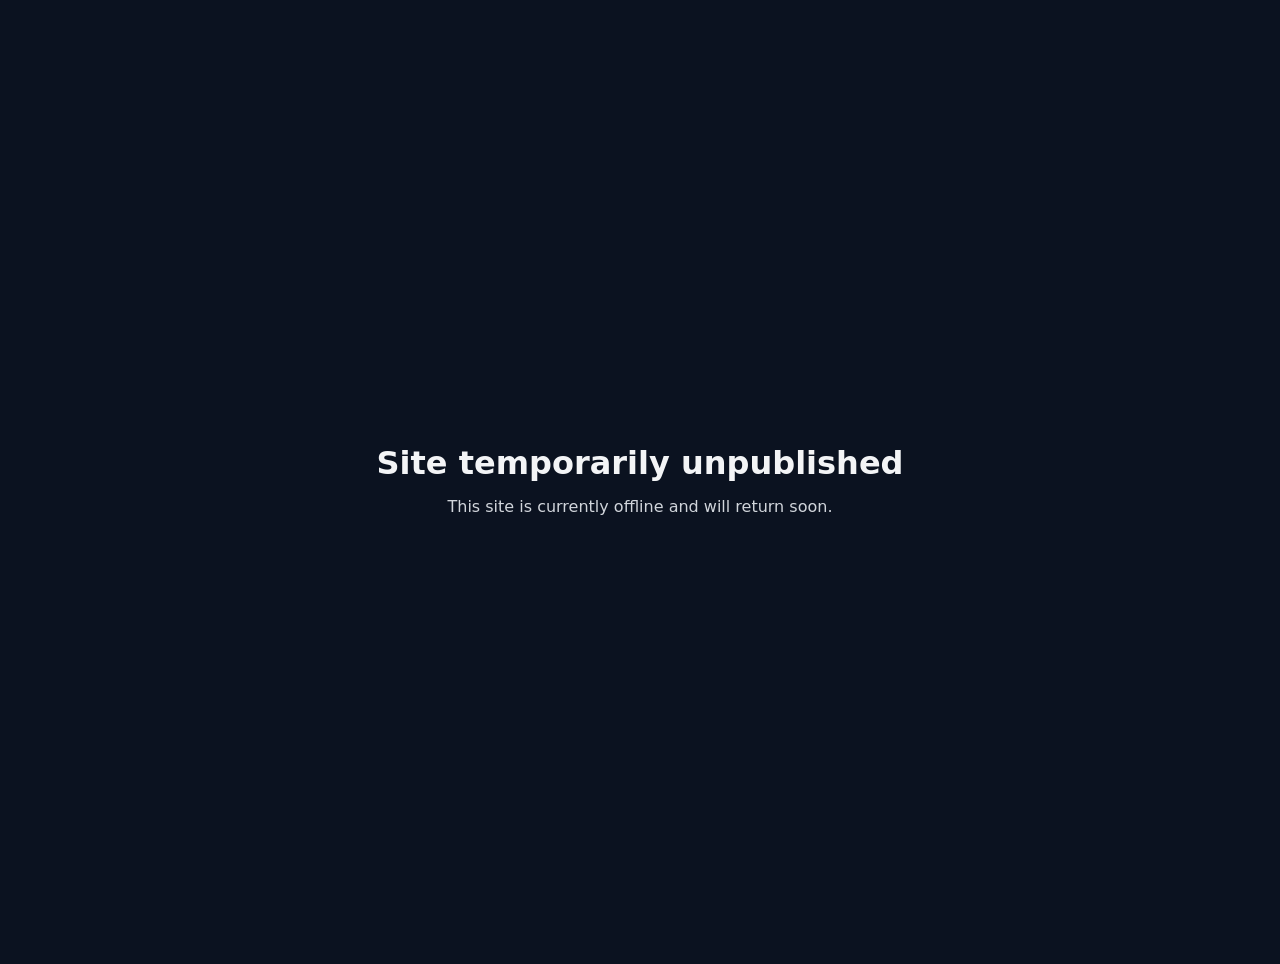
==== commit 8ae1ac04: "chore: temporarily unpublish public site pages Co-authored-by: eybes001 <211495150+eybes001@users.no" ====
--- a/about/index.html
+++ b/about/index.html
@@ -1,80 +1,32 @@
 <!doctype html>
 <html lang="en">
 <head>
-  <base href="/">
-  <meta charset="utf-8">
-  <meta name="viewport" content="width=device-width, initial-scale=1">
-  <meta name="theme-color" content="#0b1020">
-  <meta name="description" content="Eyad Aly is a pricing and data analyst. Explore a reproducible retail analytics case study built from 541,909 real transactions.">
-  <title>About — Eyad Aly</title>
-  <link rel="canonical" href="https://eyadaly.me/about/">
-  <meta property="og:type" content="website">
-  <meta property="og:title" content="Eyad Aly — Pricing & Data Intelligence">
-  <meta property="og:description" content="Real retail data, a reproducible analytics pipeline, and practical decisions you can inspect.">
-  <meta property="og:url" content="https://eyadaly.me/about/">
-  <meta property="og:image" content="https://eyadaly.me/assets/social-preview.png">
-  <meta property="og:image:width" content="1200">
-  <meta property="og:image:height" content="630">
-  <meta name="twitter:card" content="summary_large_image">
-  <meta name="twitter:title" content="Eyad Aly — Pricing & Data Intelligence">
-  <meta name="twitter:description" content="Real retail data. Clear business decisions. Workings shown.">
-  <meta name="twitter:image" content="https://eyadaly.me/assets/social-preview.png">
-  <link rel="icon" href="assets/favicon.svg" type="image/svg+xml">
-  <link rel="preconnect" href="https://fonts.googleapis.com">
-  <link rel="preconnect" href="https://fonts.gstatic.com" crossorigin>
-  <link href="https://fonts.googleapis.com/css2?family=DM+Sans:wght@400;500;600;700&family=Manrope:wght@400;500;600;700;800&display=swap" rel="stylesheet">
-  <link rel="stylesheet" href="styles.css?v=e2c87ffc9147">
-  <script defer src="assets/data/retail-data.js"></script>
-  <script defer src="assets/data/pricing-study.js"></script>
-  <script defer src="script.js"></script>
-  <script defer src="clean-routes.js"></script>
+  <meta charset="utf-8" />
+  <meta name="viewport" content="width=device-width, initial-scale=1" />
+  <title>Temporarily Unpublished</title>
+  <meta name="robots" content="noindex,nofollow,noarchive" />
+  <style>
+    :root { color-scheme: light dark; }
+    body {
+      margin: 0;
+      min-height: 100vh;
+      display: grid;
+      place-items: center;
+      font-family: system-ui, -apple-system, Segoe UI, Roboto, Helvetica, Arial, sans-serif;
+      background: #0b1220;
+      color: #f3f4f6;
+      text-align: center;
+      padding: 2rem;
+    }
+    main { max-width: 42rem; }
+    h1 { margin: 0 0 0.75rem; font-size: clamp(1.75rem, 2.5vw, 2.5rem); }
+    p { margin: 0; line-height: 1.6; color: #d1d5db; }
+  </style>
 </head>
 <body>
-  <button class="skip-link" type="button" data-skip-target="main">Skip to content</button>
-  <header class="site-header">
-    <div class="wrap nav-wrap"><a class="identity" href="/" aria-label="Eyad Aly, home"><span class="identity-mark">e<span>.</span></span><span>eyad aly<span class="identity-dot">.</span></span></a>
-      <button class="menu-toggle" type="button" aria-expanded="false" aria-controls="site-nav" aria-label="Open menu"><span></span><span></span></button>
-      <nav id="site-nav" class="site-nav" aria-label="Main navigation"><a href="/work/">Work</a><a href="/expertise/">Expertise</a><a href="/about/">About</a><a href="/cv/">CV</a><a href="/process/">Process</a><a class="nav-contact" href="mailto:info@eyadaly.me">Let's talk <span aria-hidden="true">↗</span></a></nav>
-    </div>
-  </header>
-  <main id="main" tabindex="-1">
-    <section id="top" class="hero wrap">
-      <div class="hero-copy"><span class="eyebrow"><span class="pulse"></span> PRICING & DATA ANALYST</span><h1>Making complex<br>data <em>make sense.</em></h1><p>I turn messy commercial data into decisions teams can explain, check, and act on. Explore a real retail dataset, from raw transactions to an interactive decision dashboard.</p><div class="hero-actions"><a class="button button-primary" href="/dashboard/">Explore the dashboard <span aria-hidden="true">↗</span></a><a class="button button-ghost" href="/work/">View the case study <span aria-hidden="true">↓</span></a></div><div class="hero-proof"><span><strong>541,909</strong><small>source lines processed</small></span><span><strong>12</strong><small>reconciled data views</small></span><span><strong>4</strong><small>business questions answered</small></span></div></div>
-      <div class="hero-visual" aria-hidden="true"><div class="visual-orbit orbit-one"></div><div class="visual-orbit orbit-two"></div><div class="glass-card visual-main"><div class="visual-card-head"><span><i></i><i></i><i></i></span><small>RETAIL / INTELLIGENCE</small></div><div class="visual-big">£9.77<span>m</span></div><p>Net merchandise revenue</p><div class="visual-line"><span>Gross sales</span><b>£10.25m</b></div><div class="visual-line"><span>Cancellation credits</span><b>−£475.9k</b></div><div class="visual-mini-chart"><i style="height:29%"></i><i style="height:45%"></i><i style="height:38%"></i><i style="height:51%"></i><i style="height:55%"></i><i style="height:72%"></i><i style="height:87%"></i><i style="height:74%"></i><i style="height:64%"></i><i style="height:100%"></i><i style="height:82%"></i><i style="height:52%"></i></div></div><div class="glass-card visual-float"><span class="green-dot"></span><div><strong>541,909 source lines</strong><small>Classified and reconciled</small></div></div><div class="visual-label">ACTUAL 2010–2011 TRANSACTIONS · GBP</div></div>
-    </section>
-    <div class="trust-strip"><div class="wrap"><span>REAL PUBLIC DATA</span><span>↗</span><span>REPRODUCIBLE PROCESSING</span><span>↗</span><span>AUDITABLE BUSINESS FINDINGS</span></div></div>
-    <section id="dashboard" class="dashboard-section wrap"><div class="section-head"><div><span class="eyebrow">INTERACTIVE CASE STUDY / 01</span><h2>A clearer view of<br><em>retail performance.</em></h2></div><p>The full transaction history, processed with explicit rules. Change the period or market to see how the answer moves.</p></div>
-      <div class="dashboard-shell"><div class="dash-toolbar"><div class="dash-brand"><span class="dash-mark">e.</span><span>Retail Intelligence<small> / Decision workspace</small></span></div><div class="dash-controls"><label>PERIOD<select id="period-select"><option value="full">Full history</option><option value="complete2011">2011 · Jan–Nov</option><option value="q3">Q3 2011</option><option value="november">November 2011</option></select></label><label>MARKET<select id="market-select"><option value="all">All markets</option><option value="uk">United Kingdom</option><option value="international">International</option></select></label><button id="share-view" class="export-button" type="button">Copy view link ↗</button><button id="export-view" class="export-button" type="button">Export view ↓</button><span id="share-status" class="sr-only" role="status" aria-live="polite"></span></div></div>
-        <div class="tab-scroll"><div class="dash-tabs" role="tablist" aria-label="Dashboard views"><button id="tab-overview" role="tab" aria-controls="panel-overview" aria-selected="true" tabindex="0" data-tab="overview">Overview</button><button id="tab-products" role="tab" aria-controls="panel-products" aria-selected="false" tabindex="-1" data-tab="products">Product portfolio</button><button id="tab-customers" role="tab" aria-controls="panel-customers" aria-selected="false" tabindex="-1" data-tab="customers">Customers</button><button id="tab-quality" role="tab" aria-controls="panel-quality" aria-selected="false" tabindex="-1" data-tab="quality">Data quality</button></div></div>
-        <div class="dash-content"><div class="dash-intro"><div><span id="scope-label">Full history · All markets</span><h3 id="dash-title">Executive overview</h3></div><span id="date-label">2010-12-01 → 2011-12-09</span></div><div class="kpi-grid"><div class="kpi"><span>NET MERCHANDISE REVENUE</span><strong id="kpi-net">—</strong><small>Sales less cancellation credits</small></div><div class="kpi"><span>GROSS MERCHANDISE SALES</span><strong id="kpi-gross">—</strong><small>Positive sale lines</small></div><div class="kpi"><span>CANCELLATION CREDITS</span><strong id="kpi-credits">—</strong><small id="credit-rate">Share of gross</small></div><div class="kpi"><span>SALES INVOICES</span><strong id="kpi-orders">—</strong><small>Distinct positive invoices</small></div></div>
-          <div id="panel-overview" role="tabpanel" aria-labelledby="tab-overview"><div class="panel-grid overview-grid"><article class="dash-panel"><div class="panel-head"><div><h4>Monthly performance</h4><p>Net merchandise revenue after credits</p></div><span class="chart-key"><i></i> Net revenue</span></div><div id="trend-chart" class="trend-chart" role="img" aria-label="Monthly net revenue bar chart"></div></article><article class="dash-panel"><div class="panel-head"><div><h4>Markets that matter</h4><p>Net revenue by customer country</p></div></div><div id="market-bars" class="market-bars"></div></article></div><div class="revenue-bridge"><span>REVENUE BRIDGE</span><strong id="revenue-bridge">—</strong><small id="scope-detail">—</small></div></div>
-          <div id="panel-products" role="tabpanel" aria-labelledby="tab-products" hidden><div class="panel-intro"><div><h4>Which products actually contribute?</h4><p>Rank by net contribution or credited value. The table shows the top 20 in the selected view.</p></div><div class="ranking-toggle" role="group" aria-label="Product ranking"><button type="button" data-ranking="net" aria-pressed="true">Net revenue</button><button type="button" data-ranking="credits" aria-pressed="false">Credits</button></div></div><div class="micro-grid"><div><span>POSITIVE NET SKUS</span><strong id="positive-skus">—</strong></div><div><span>SKUS COVERING 80% OF POSITIVE NET VALUE</span><strong id="abc-skus">—</strong></div><div><span>TOP 20 SHARE OF TOTAL NET</span><strong id="top20-share">—</strong></div></div><div class="table-scroll"><table><caption class="sr-only">Top 20 product performance</caption><thead><tr><th>Rank</th><th>SKU / product</th><th>Net</th><th>Gross</th><th>Credits</th><th>Orders</th></tr></thead><tbody id="product-rows"></tbody></table></div><p class="footnote">Credits are invoice cancellations; physical returns cannot be confirmed. <a href="assets/data/product-performance.csv" download>Download every SKU ↗</a></p></div>
-          <div id="panel-customers" role="tabpanel" aria-labelledby="tab-customers" hidden><div class="panel-intro"><div><h4>Who needs a different next step?</h4><p>Identified buyers grouped by observed recency, order count, and gross purchase value.</p></div></div><div class="micro-grid"><div><span>IDENTIFIED BUYERS TO SNAPSHOT</span><strong id="buyer-count">—</strong></div><div><span>BOUGHT ON 2+ INVOICES</span><strong id="repeat-share">—</strong></div><div><span>PERIOD SALES WITH CUSTOMER ID</span><strong id="identified-share">—</strong></div></div><div id="segments" class="segment-grid"></div><p class="footnote">Segments use observed history through the selected period’s end. “Inactive” means no purchase observed in the preceding 90 days; it is not proven churn. Missing IDs remain in revenue totals.</p></div>
-          <div id="panel-quality" role="tabpanel" aria-labelledby="tab-quality" hidden><div class="panel-intro"><div><h4>A number you can audit.</h4><p>Every original line receives one classification before business metrics are calculated.</p></div><span class="scope-pill">FULL SOURCE · 2010–2011</span></div><div id="quality-waterfall" class="quality-grid"></div><div class="panel-grid"><article class="dash-panel"><h4>Source coverage</h4><div id="quality-facts" class="facts"></div></article><article class="dash-panel"><h4>Validation controls</h4><div id="validation-checks" class="checks"></div></article></div><div class="table-scroll"><table><caption>Largest excluded lines for manual review</caption><thead><tr><th>Source row</th><th>Invoice</th><th>SKU</th><th>Reason</th><th>Signed value</th></tr></thead><tbody id="exception-rows"></tbody></table></div><p class="footnote">This review queue is an anomaly sample. Non-merchandise charges and free items may be legitimate.</p></div>
-          <div class="dash-footer"><span id="scope-foot">Full history · All markets</span><span>Source: <a href="https://archive.ics.uci.edu/dataset/352/online+retail" target="_blank" rel="noopener noreferrer">UCI Online Retail ↗</a> · CC BY 4.0 · Chen (2015)</span></div>
-        </div>
-      </div><noscript><p>Enable JavaScript for the interactive dashboard. Processed CSV files and source documentation are available below.</p></noscript>
-    </section>
-    <section id="work" class="work-section wrap"><div class="section-head"><div><span class="eyebrow">REAL-DATA CASE STUDY / 01</span><h2>Four business problems.<br><em>Evidence for each decision.</em></h2></div><p>Each question is resolved analytically with a measured finding and a practical next action. The public data does not show whether the retailer deployed those actions. <a href="/pricing/">See the second pricing project ↗</a></p></div><div class="problem-grid">
-      <article class="problem-card"><span>01 / REVENUE RECONCILIATION</span><h3>Which revenue number can finance trust?</h3><p>Raw summation mixes positive sales, credits, duplicates, and non-merchandise adjustments. A typed ledger assigns every line once and reconciles the result.</p><div class="problem-result"><strong>£9.77m</strong><small>net merchandise revenue from £10.25m gross less £475.9k credits</small></div><p><b>Decision enabled</b> Use reconciled net merchandise revenue for product and market reviews. Audit excluded charges separately.</p><a href="/dashboard/" data-open-view="quality">Inspect the reconciliation ↗</a></article>
-      <article class="problem-card"><span>02 / CREDIT EXPOSURE</span><h3>Where do credits distort performance?</h3><p>A SKU can look exceptional in gross sales but contribute little after invoice cancellations. Both measures remain visible in the ranking.</p><div class="problem-result"><strong>£168.5k</strong><small>credited on SKU 23843 against £168.5k gross sales</small></div><p><b>Decision enabled</b> Investigate the large reversal before treating gross volume as repeatable demand.</p><a href="/dashboard/" data-open-view="products" data-open-ranking="credits">Review credited products ↗</a></article>
-      <article class="problem-card"><span>03 / ASSORTMENT PRIORITY</span><h3>Which SKUs deserve review first?</h3><p>A flat list of thousands of products hides where contribution is concentrated. Ranking net value puts high-impact products first.</p><div class="problem-result"><strong>831</strong><small>SKUs cover 80% of positive SKU net contribution</small></div><p><b>Decision enabled</b> Prioritize availability and pricing reviews for high-contribution SKUs, then inspect low and negative net products.</p><a href="/dashboard/" data-open-view="products">Explore product ranking ↗</a></article>
-      <article class="problem-card"><span>04 / CUSTOMER PRIORITIZATION</span><h3>Which buyers call for different outreach?</h3><p>Identified buyers are segmented by observed recency, frequency, and spend at a clear snapshot date.</p><div class="problem-result"><strong>96</strong><small>high-value buyers had no observed order for 90+ days at the full-history snapshot</small></div><p><b>Decision enabled</b> Review that segment for potential reactivation, after checking current status and contact permissions.</p><a href="/dashboard/" data-open-view="customers">Inspect customer segments ↗</a></article>
-    </div><p class="disclosure">These are findings from a historical public dataset and recommendations from the analysis. They are not claims of retailer implementation, savings, or a client engagement.</p></section>
-    <section id="walkthrough" class="walkthrough-section wrap"><div class="section-head"><div><span class="eyebrow">A TWO-MINUTE WALKTHROUGH</span><h2>From raw rows<br><em>to a number you can use.</em></h2></div><p>One example of how I turned a data-quality problem into a decision-ready measure.</p></div><div class="walkthrough-grid"><article><span>01 / THE PROBLEM</span><h3>Raw totals disagreed</h3><p>The original transactions mix sales, cancellations, duplicates, and non-merchandise lines. Adding every signed amount does not produce a clear merchandise revenue measure.</p></article><article><span>02 / THE RULE</span><h3>Classify each line once</h3><p>I removed exact duplicates, separated valid sales and cancellation credits, and retained other lines for audit. Amounts stay in integer ten-thousandths of GBP until display.</p></article><article><span>03 / THE CHECK</span><h3>Reconcile every view</h3><p>£10.25m gross merchandise sales minus £475.9k cancellation credits yields £9.77m net. Product, market, and monthly views reconcile across all 12 dashboard scopes.</p></article><article><span>04 / THE DECISION</span><h3>Use the right baseline</h3><p>Review assortment and market performance against reconciled net value, then investigate the excluded lines separately. This is an analytical recommendation, not a claim of retailer adoption.</p></article></div><div class="walkthrough-actions"><a class="text-link" href="/dashboard/" data-open-view="quality">Inspect the checks ↗</a><a class="text-link" href="/process/">Read the processing rules ↗</a></div></section>
-    <section id="pricing" class="pricing-section"><div class="wrap"><div class="section-head"><div><span class="eyebrow">INDEPENDENT PROJECT / 02</span><h2>Where should a pricing<br><em>review begin?</em></h2></div><p>A separate analysis of unit-price variation across accepted sale lines in the UCI Online Retail dataset.</p></div><div class="pricing-layout"><div class="pricing-story"><span class="pricing-stat"><strong id="pricing-flagged">157</strong><small>SKUs flagged for review</small></span><h3>Find the unusual spread, then ask why.</h3><p>For each SKU with at least 100 sale lines, I compare its 10th and 90th percentile unit prices. A spread of at least 3× enters a review queue. This cuts a large catalog down to a focused set of 157 SKUs out of 1,550 eligible SKUs.</p><p>Different prices can reflect discounts, packs, time, or customer terms. The data cannot prove an incorrect price or margin loss. The output is a triage list for a pricing analyst to investigate.</p><a href="assets/data/pricing-variation.csv" download>Download the full pricing review ↓</a></div><div class="pricing-table-wrap"><table class="pricing-table"><caption>Largest observed price spreads among SKUs with at least 100 accepted sale lines</caption><thead><tr><th>SKU / product</th><th>Sale lines</th><th>10th pct.</th><th>90th pct.</th><th>Spread</th></tr></thead><tbody id="pricing-rows"></tbody></table></div></div><p class="source-note">Source: <a href="https://archive.ics.uci.edu/dataset/352/online+retail" target="_blank" rel="noopener noreferrer">UCI Online Retail ↗</a>, Chen (2015), CC BY 4.0. Prices are nominal GBP from 2010–2011. Method and reproducible output: <a href="/process/">processing approach ↗</a>. This is an independent analysis of the same source dataset, focused on a different business question.</p></div></section>
-    <section id="expertise" class="expertise-section"><div class="wrap"><div class="center-head"><span class="eyebrow">WHAT I BRING</span><h2>Practical analysis.<br><em>A clearer way forward.</em></h2><p>For teams that need useful answers from the data they already have.</p></div><div class="expertise-grid"><article><span class="expertise-icon">⌁</span><h3>Pricing health checks</h3><p>Review unusual prices, discount relationships, and possible margin leakage worth investigating.</p><div><span>Price rules</span><span>Discounts</span><span>Margin</span></div></article><article><span class="expertise-icon">▦</span><h3>Data quality engineering</h3><p>Check classifications, duplicates, and master-data drift to reveal exceptions.</p><div><span>Excel</span><span>SAP exports</span><span>SKU logic</span></div></article><article><span class="expertise-icon">↗</span><h3>Reporting & automation</h3><p>Turn scattered exports into repeatable checks and reports people can use.</p><div><span>SQL / queries</span><span>KPI design</span><span>Automation</span></div></article></div></div></section>
-    <section id="about" class="about-section wrap"><div class="about-art" aria-hidden="true"><div>ea<span>.</span></div><small>CURIOUS BY NATURE.<br>STRUCTURED BY HABIT.</small><i>&lt; data becomes decisions /&gt;</i></div><div><span class="eyebrow">THE PERSON BEHIND THE BUILD</span><h2>Hi, I’m Eyad.<br><em>Curious by design.</em></h2><p>I’m a pricing and data analyst interested in the details most dashboards miss. My background includes manufacturer-level pricing workflows, product classifications, and SAP-based master data.</p><p>In this study, I built a reproducible processing pipeline, applied explicit ledger rules, checked every aggregation, and turned the result into an interactive dashboard.</p><a class="text-link" href="/cv/">Meet the analyst behind the work ↗</a></div></section>
-
-    <section id="cv" class="cv-section" aria-labelledby="cv-heading">
-      <div class="wrap cv-layout">
-        <div class="cv-copy"><span class="eyebrow">THE HUMAN SIDE OF THE DATA / CV</span><h2 id="cv-heading">Numbers tell a story.<br><em>Here’s mine.</em></h2><p>From banking analytics internships to product and pricing work in Germany, I’ve learned to make complex information clearer for the people using it.</p><div class="cv-actions"><a class="button button-primary" href="/cv/" aria-label="Read Eyad Aly's CV on the website">View my CV <span aria-hidden="true">↗</span></a><a class="button button-ghost" href="assets/Eyad-Aly-CV.pdf" download="Eyad-Aly-CV.pdf" type="application/pdf">Download PDF <span aria-hidden="true">↓</span></a></div><p class="cv-note">One page · PDF · Experience, education, and tools</p></div>
-        <div class="cv-display" aria-label="CV highlights"><div class="cv-orbit cv-orbit-one"></div><div class="cv-orbit cv-orbit-two"></div><div class="cv-document"><div class="cv-doc-top"><span class="cv-doc-mark">ea<span>.</span></span><span>CURRICULUM VITAE<br>2026 / ONE PAGE</span></div><div class="cv-doc-rule"></div><p class="cv-doc-kicker">DATA & PRICING ANALYST</p><h3>Eyad Aly</h3><p class="cv-doc-intro">Reporting automation · Product data quality · Commercial analysis</p><div class="cv-doc-experience"><span>EXPERIENCE</span><div><strong>ALSO International GmbH</strong><small>Data & Pricing Analytics · 2026–present</small></div><div><strong>National Bank of Egypt</strong><small>Data Analytics · 2023</small></div></div><div class="cv-doc-tools"><span>EXCEL</span><span>SQL</span><span>PYTHON</span><span>POWER BI</span></div></div><div class="cv-sticker" aria-hidden="true"><span>01</span><small>PAGE<br>PROFILE</small></div></div>
-      </div>
-    </section>
-    <section id="method" class="method-section wrap"><div class="section-head"><div><span class="eyebrow">PROCESS & PROVENANCE</span><h2>Built for questions.<br><em>Built to be checked.</em></h2></div><p>From the original workbook to a typed ledger, then to reconciled decision views.</p></div><div class="method-grid"><article><span>01 / SOURCE</span><h3>Original transactions</h3><p>UCI Online Retail: 541,909 source lines for a UK-based non-store retailer, 1 Dec 2010–9 Dec 2011. Historical data, CC BY 4.0.</p></article><article><span>02 / POLICY</span><h3>Traceable classification</h3><p>Exact duplicates are removed. Valid, positive-price merchandise becomes sales or cancellation credits. Other lines remain in an audit bucket.</p></article><article><span>03 / VALIDATION</span><h3>Every view reconciles</h3><p>Currency uses integer ten-thousandths of GBP. Product, monthly, and country totals reconcile to the ledger in all 12 views.</p></article><article><span>04 / DECISION</span><h3>Useful output</h3><p>Explore period and market cuts, product exceptions, customer segments, and data quality evidence without a backend.</p></article></div><div class="download-links"><a href="assets/data/product-performance.csv" download>Product performance ↓</a><a href="assets/data/monthly-performance.csv" download>Monthly ledger ↓</a><a href="assets/data/data-quality.csv" download>Cleaning summary ↓</a><a href="assets/data/customer-segments.csv" download>Customer segments ↓</a><a href="assets/data/validation-report.json" download>Validation report ↓</a></div><p class="source-note">Source: Daqing Chen (2015), <a href="https://archive.ics.uci.edu/dataset/352/online+retail" target="_blank" rel="noopener noreferrer">Online Retail, UCI Machine Learning Repository ↗</a>, DOI <a href="https://doi.org/10.24432/C5BW33" target="_blank" rel="noopener noreferrer">10.24432/C5BW33</a>. Source transactions are historical; cancellation credits do not prove physical returns. See the <a href="/process/">processing approach</a> behind this dashboard.</p></section>
-    <section id="contact" class="contact-section"><div class="wrap"><div><span class="eyebrow">LET'S WORK TOGETHER</span><h2>Have data that<br><em>needs a second look?</em></h2><p>Tell me about the commercial question behind your spreadsheet or system export.</p><a class="button button-primary" href="mailto:info@eyadaly.me?subject=Portfolio%20enquiry">Email Eyad ↗</a></div><div class="contact-card"><span>OPEN TO</span><h3>Pricing analysis.<br>Data quality.<br>Decision-ready reporting.</h3><a href="mailto:info@eyadaly.me">info@eyadaly.me ↗</a></div></div></section>
+  <main>
+    <h1>Site temporarily unpublished</h1>
+    <p>This site is currently offline and will return soon.</p>
   </main>
-  <footer class="site-footer wrap"><a class="identity" href="/"><span class="identity-mark">e<span>.</span></span><span>eyad aly<span class="identity-dot">.</span></span></a><span>Data into decisions, with the workings shown.</span><a href="/">Back to top ↑</a></footer>
 </body>
 </html>
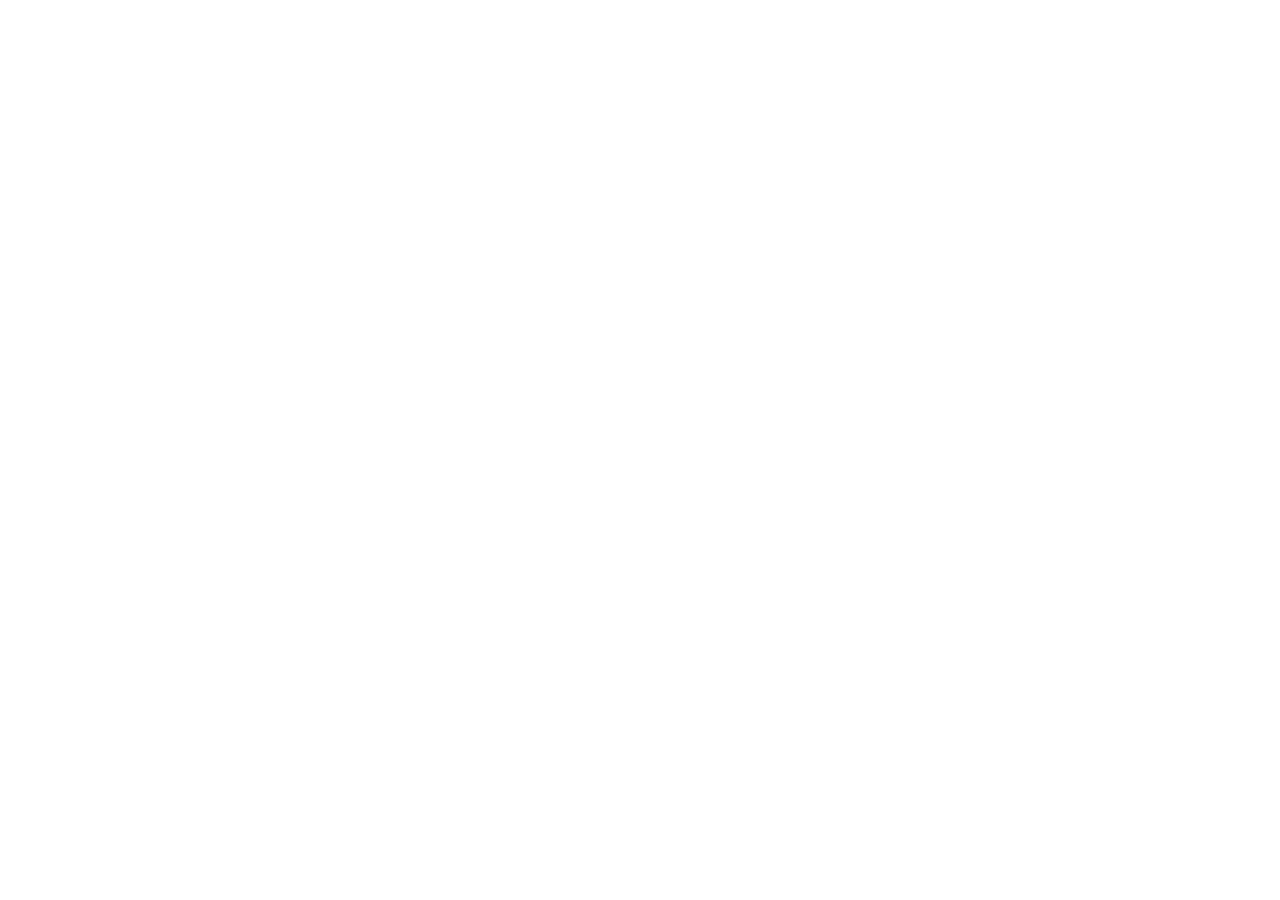
==== commit 3257fd41: "chore: fully blank public pages and remove custom domain file Co-authored-by: eybes001 <211495150+ey" ====
--- a/about/index.html
+++ b/about/index.html
@@ -3,30 +3,8 @@
 <head>
   <meta charset="utf-8" />
   <meta name="viewport" content="width=device-width, initial-scale=1" />
-  <title>Temporarily Unpublished</title>
   <meta name="robots" content="noindex,nofollow,noarchive" />
-  <style>
-    :root { color-scheme: light dark; }
-    body {
-      margin: 0;
-      min-height: 100vh;
-      display: grid;
-      place-items: center;
-      font-family: system-ui, -apple-system, Segoe UI, Roboto, Helvetica, Arial, sans-serif;
-      background: #0b1220;
-      color: #f3f4f6;
-      text-align: center;
-      padding: 2rem;
-    }
-    main { max-width: 42rem; }
-    h1 { margin: 0 0 0.75rem; font-size: clamp(1.75rem, 2.5vw, 2.5rem); }
-    p { margin: 0; line-height: 1.6; color: #d1d5db; }
-  </style>
+  <title></title>
 </head>
-<body>
-  <main>
-    <h1>Site temporarily unpublished</h1>
-    <p>This site is currently offline and will return soon.</p>
-  </main>
-</body>
+<body></body>
 </html>
